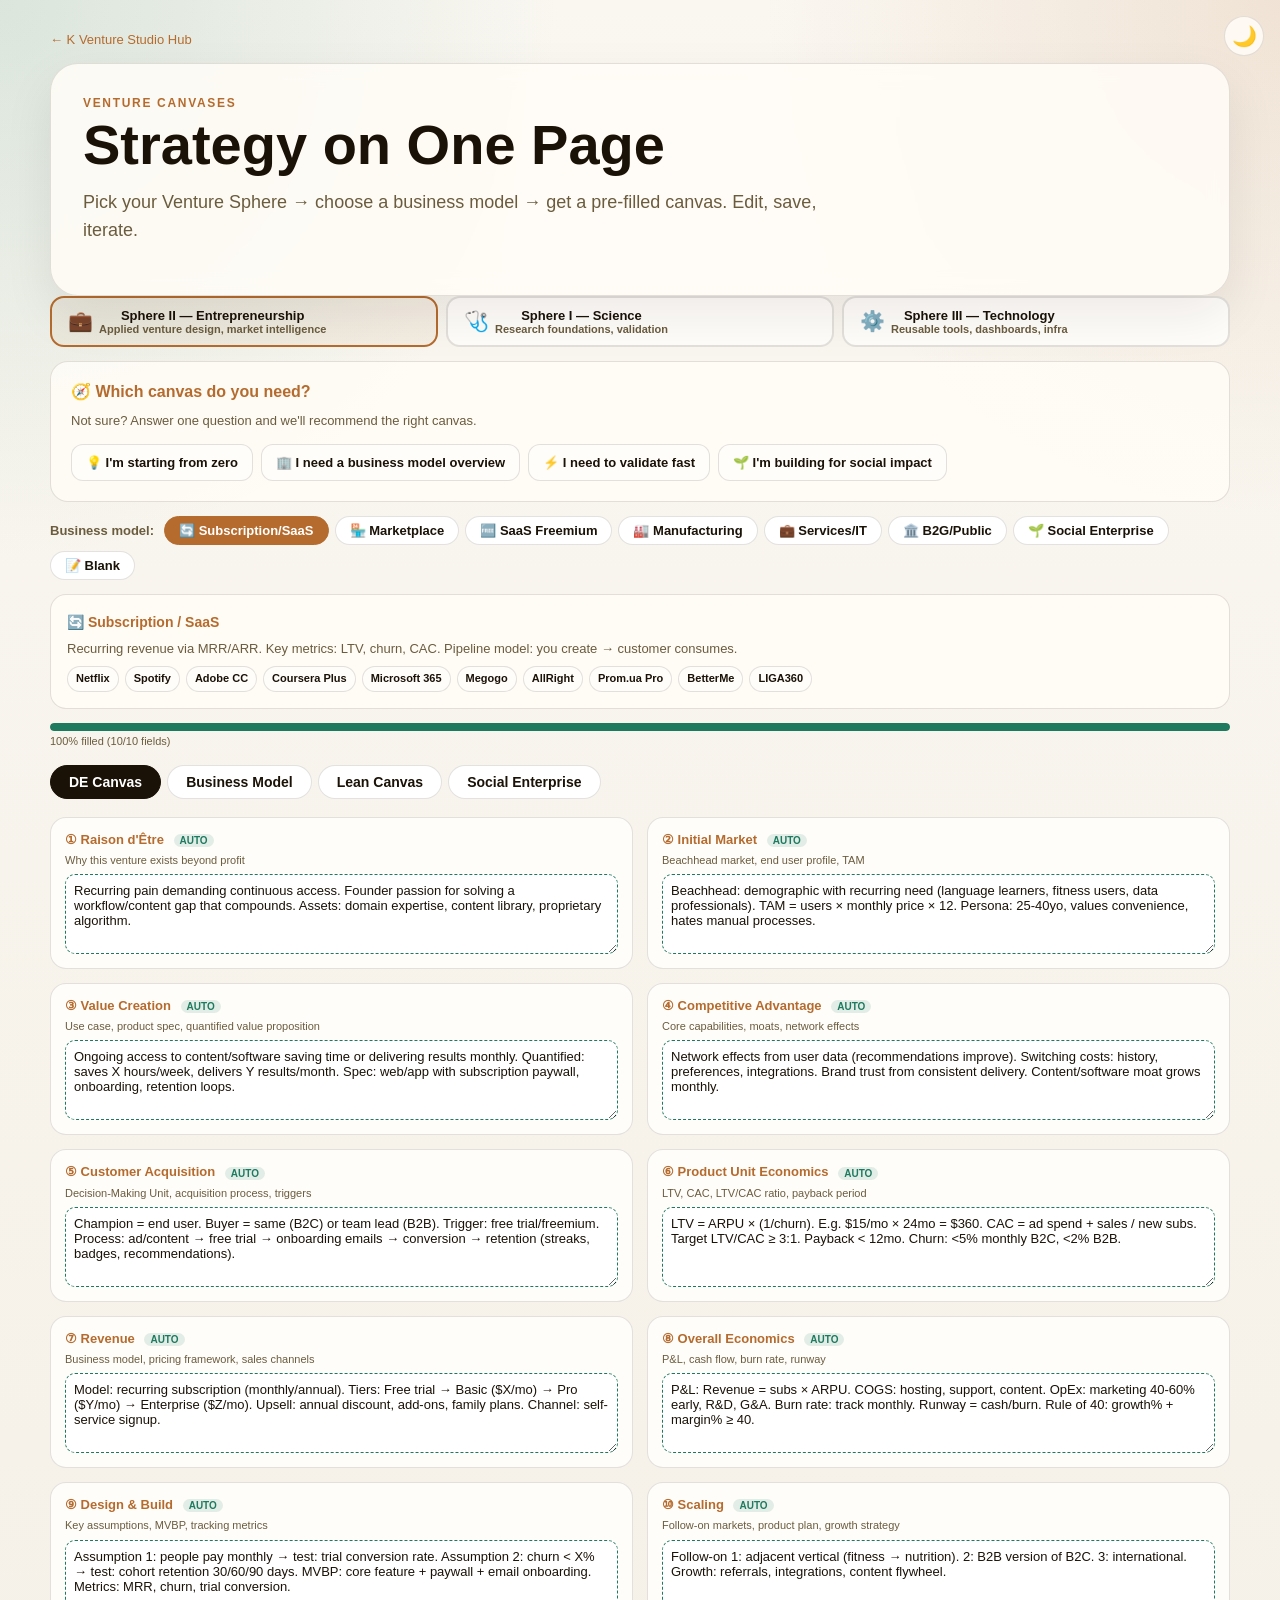
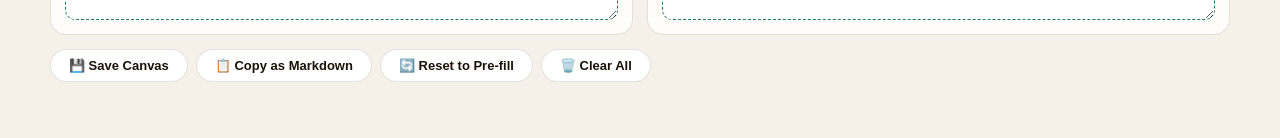
==== canvas.html @ 53f55881 "feat: add Venture Spheres, wizard, progress bar, clear button to canvas" ====
<!doctype html>
<html lang="en">
<head>
  <meta charset="utf-8">
  <meta name="viewport" content="width=device-width, initial-scale=1">
  <title>Canvases — K Venture Studio Hub</title>
  <link rel="stylesheet" href="./assets/css/venture-studio.css">
  <script src="./assets/js/canvas-presets.js"></script>
  <style>
    .breadcrumb{margin:0 0 16px;font-size:13px;color:var(--muted)}
    .breadcrumb a{color:var(--accent);text-decoration:none}
    .breadcrumb a:hover{text-decoration:underline}
    .tabbar{display:flex;gap:6px;flex-wrap:wrap;margin:18px 0 0;padding:0;list-style:none}
    .tabbar button{border:1px solid var(--line);border-radius:999px;padding:8px 18px;font-size:14px;cursor:pointer;background:var(--input-bg);color:var(--ink);transition:all .15s;font-weight:600}
    .tabbar button:hover{background:var(--ink);color:#fff}
    .tabbar button.active{background:var(--ink);color:#fff;border-color:var(--ink)}
    [data-theme="dark"] .tabbar button:hover{background:#2a1000;color:#fff;border-color:rgba(224,160,80,.5)}
    [data-theme="dark"] .tabbar button.active{background:#2a1000;color:#fff;border-color:rgba(224,160,80,.5)}
    .tab-panel{display:none;margin-top:18px}
    .tab-panel.active{display:block}
    .canvas-grid{display:grid;gap:14px}
    .canvas-grid.de{grid-template-columns:1fr 1fr}
    .canvas-grid.bmc{grid-template-columns:1fr 1fr 1fr 1fr 1fr}
    .canvas-grid.lean{grid-template-columns:1fr 1fr 1fr 1fr 1fr}
    .canvas-grid.social{grid-template-columns:1fr 1fr}
    .canvas-box{background:var(--card-bg);border:1px solid var(--line);border-radius:16px;padding:14px;display:flex;flex-direction:column;gap:6px;position:relative}
    .canvas-box h4{margin:0;font-size:13px;color:var(--accent);font-weight:700}
    .canvas-box .hint{font-size:11px;color:var(--muted);line-height:1.4;margin:0}
    .canvas-box textarea{width:100%;min-height:80px;border:1px solid var(--line);border-radius:10px;padding:8px;font-size:13px;font-family:inherit;background:var(--input-bg);color:var(--ink);resize:vertical;transition:border-color .15s}
    .canvas-box textarea:focus{outline:none;border-color:var(--accent)}
    [data-theme="dark"] .canvas-box textarea{background:#1c1608;color:#f0e4d0}
    .canvas-box.filled textarea{border-color:var(--science);border-style:dashed}
    .canvas-box.empty textarea{border-color:var(--line)}
    .biz-selector{display:flex;gap:6px;flex-wrap:wrap;margin:14px 0;align-items:center}
    .biz-selector strong{font-size:13px;color:var(--muted);margin-right:4px}
    .biz-btn{border:1px solid var(--line);border-radius:999px;padding:6px 14px;font-size:13px;cursor:pointer;background:var(--input-bg);color:var(--ink);transition:all .15s;font-weight:600}
    .biz-btn:hover{background:var(--ink);color:#fff}
    .biz-btn.active{background:var(--accent);color:#fff;border-color:var(--accent)}
    [data-theme="dark"] .biz-btn.active{background:#b56b2d;color:#fff;border-color:#b56b2d}
    .model-info{background:var(--panel);border:1px solid var(--line);border-radius:16px;padding:16px;margin-bottom:14px;font-size:13px;line-height:1.6}
    .model-info h4{margin:0 0 6px;font-size:14px;color:var(--accent)}
    .model-info p{margin:0;color:var(--muted)}
    .model-info .examples{margin-top:6px;display:flex;gap:6px;flex-wrap:wrap}
    .model-info .chip{font-size:11px;padding:3px 8px;border-radius:999px;background:var(--card-bg);border:1px solid var(--line);color:var(--ink)}
    .prefill-badge{display:inline-block;font-size:10px;font-weight:700;padding:1px 6px;border-radius:999px;background:rgba(30,122,94,.12);color:var(--science);margin-left:6px;vertical-align:middle}
    [data-theme="dark"] .prefill-badge{color:#3ecf94}
    .sphere-nav{display:flex;gap:8px;flex-wrap:wrap;margin-bottom:14px}
    .sphere-btn{border:2px solid var(--line);border-radius:14px;padding:10px 16px;font-size:13px;cursor:pointer;background:var(--card-bg);color:var(--ink);transition:all .15s;font-weight:600;display:flex;align-items:center;gap:6px;flex:1;min-width:200px}
    .sphere-btn:hover{border-color:var(--accent)}
    .sphere-btn.active{border-color:var(--accent);background:rgba(181,107,45,.06)}
    .sphere-btn .sphere-icon{font-size:20px}
    .sphere-btn .sphere-text{display:flex;flex-direction:column}
    .sphere-btn .sphere-title{font-weight:700;font-size:13px}
    .sphere-btn .sphere-sub{font-size:11px;color:var(--muted)}
    .progress-bar-wrap{background:var(--line);border-radius:999px;height:8px;margin:10px 0 0;overflow:hidden}
    .progress-bar-fill{height:100%;border-radius:999px;background:var(--science);transition:width .3s}
    .progress-label{font-size:11px;color:var(--muted);margin-top:4px}
    .wizard-card{background:var(--panel);border:1px solid var(--line);border-radius:18px;padding:20px;margin-bottom:14px}
    .wizard-card h3{margin:0 0 10px;font-size:16px;color:var(--accent)}
    .wizard-card p{margin:0 0 12px;font-size:13px;color:var(--muted);line-height:1.6}
    .wizard-options{display:flex;gap:8px;flex-wrap:wrap}
    .wizard-opt{border:1px solid var(--line);border-radius:12px;padding:10px 14px;font-size:13px;cursor:pointer;background:var(--card-bg);color:var(--ink);transition:all .15s;font-weight:600}
    .wizard-opt:hover{border-color:var(--accent);background:rgba(181,107,45,.06)}
    .wizard-opt.chosen{border-color:var(--accent);background:rgba(181,107,45,.1);color:var(--accent)}
    .save-row{display:flex;gap:8px;margin-top:14px;align-items:center;flex-wrap:wrap}
    .save-row button{border:1px solid var(--line);background:var(--input-bg);color:var(--ink);padding:8px 18px;border-radius:999px;font-weight:600;font-size:13px;cursor:pointer;transition:all .15s}
    .save-row button:hover{background:var(--ink);color:#fff}
    .save-row .saved-msg{font-size:12px;color:var(--science);opacity:0;transition:opacity .3s}
    .save-row .saved-msg.show{opacity:1}
    @media(max-width:768px){.canvas-grid.de,.canvas-grid.social{grid-template-columns:1fr}.canvas-grid.bmc,.canvas-grid.lean{grid-template-columns:1fr 1fr}.sphere-btn{min-width:140px}}
  </style>
</head>
<body>
  <button class="theme-toggle" id="themeToggle" aria-label="Toggle theme">🌙</button>
  <script>const t=localStorage.getItem("theme")||"light";document.documentElement.setAttribute("data-theme",t);document.getElementById("themeToggle").textContent=t==="dark"?"☀️":"🌙";</script>
  <main class="page">
    <div class="breadcrumb"><a href="./">← K Venture Studio Hub</a></div>
    <section class="hero">
      <p class="eyebrow">Venture Canvases</p>
      <h1>Strategy on One Page</h1>
      <p class="lede">Pick your Venture Sphere → choose a business model → get a pre-filled canvas. Edit, save, iterate.</p>
    </section>

    <!-- Venture Sphere Selector -->
    <div class="sphere-nav" id="sphereNav">
      <button class="sphere-btn active" data-sphere="entrepreneurship">
        <span class="sphere-icon">💼</span>
        <span class="sphere-text"><span class="sphere-title">Sphere II — Entrepreneurship</span><span class="sphere-sub">Applied venture design, market intelligence</span></span>
      </button>
      <button class="sphere-btn" data-sphere="science">
        <span class="sphere-icon">🩺</span>
        <span class="sphere-text"><span class="sphere-title">Sphere I — Science</span><span class="sphere-sub">Research foundations, validation</span></span>
      </button>
      <button class="sphere-btn" data-sphere="technology">
        <span class="sphere-icon">⚙️</span>
        <span class="sphere-text"><span class="sphere-title">Sphere III — Technology</span><span class="sphere-sub">Reusable tools, dashboards, infra</span></span>
      </button>
    </div>

    <!-- Wizard: which canvas? -->
    <div class="wizard-card" id="wizardCard">
      <h3>🧭 Which canvas do you need?</h3>
      <p id="wizardQuestion">Not sure? Answer one question and we'll recommend the right canvas.</p>
      <div class="wizard-options" id="wizardOptions">
        <button class="wizard-opt" data-recommend="de" data-reason="Full 10-step framework for a new venture from scratch">💡 I'm starting from zero</button>
        <button class="wizard-opt" data-recommend="bmc" data-reason="Classic 9-block overview of how your business works">🏢 I need a business model overview</button>
        <button class="wizard-opt" data-recommend="lean" data-reason="Problem-first, fast validation canvas for early-stage">⚡ I need to validate fast</button>
        <button class="wizard-opt" data-recommend="social" data-reason="Mission-driven canvas balancing impact + sustainability">🌱 I'm building for social impact</button>
      </div>
    </div>

    <!-- Business Model Selector -->
    <div class="biz-selector" id="bizSelector">
      <strong>Business model:</strong>
      <button class="biz-btn active" data-biz="subscription">🔄 Subscription/SaaS</button>
      <button class="biz-btn" data-biz="marketplace">🏪 Marketplace</button>
      <button class="biz-btn" data-biz="saas-freemium">🆓 SaaS Freemium</button>
      <button class="biz-btn" data-biz="manufacturing">🏭 Manufacturing</button>
      <button class="biz-btn" data-biz="services">💼 Services/IT</button>
      <button class="biz-btn" data-biz="b2g">🏛️ B2G/Public</button>
      <button class="biz-btn" data-biz="social">🌱 Social Enterprise</button>
      <button class="biz-btn" data-biz="generic">📝 Blank</button>
    </div>

    <div class="model-info" id="modelInfo"></div>

    <!-- Progress -->
    <div class="progress-bar-wrap"><div class="progress-bar-fill" id="progressFill" style="width:0%"></div></div>
    <div class="progress-label" id="progressLabel">0% filled</div>

    <div class="tabbar">
      <button class="active" data-tab="de">DE Canvas</button>
      <button data-tab="bmc">Business Model</button>
      <button data-tab="lean">Lean Canvas</button>
      <button data-tab="social">Social Enterprise</button>
    </div>

    <!-- DE Canvas -->
    <div class="tab-panel active" id="panel-de">
      <div class="canvas-grid de">
        <div class="canvas-box"><h4>① Raison d'Être <span class="prefill-badge">AUTO</span></h4><p class="hint">Why this venture exists beyond profit</p><textarea data-canvas="de" data-field="raison"></textarea></div>
        <div class="canvas-box"><h4>② Initial Market <span class="prefill-badge">AUTO</span></h4><p class="hint">Beachhead market, end user profile, TAM</p><textarea data-canvas="de" data-field="market"></textarea></div>
        <div class="canvas-box"><h4>③ Value Creation <span class="prefill-badge">AUTO</span></h4><p class="hint">Use case, product spec, quantified value proposition</p><textarea data-canvas="de" data-field="value"></textarea></div>
        <div class="canvas-box"><h4>④ Competitive Advantage <span class="prefill-badge">AUTO</span></h4><p class="hint">Core capabilities, moats, network effects</p><textarea data-canvas="de" data-field="advantage"></textarea></div>
        <div class="canvas-box"><h4>⑤ Customer Acquisition <span class="prefill-badge">AUTO</span></h4><p class="hint">Decision-Making Unit, acquisition process, triggers</p><textarea data-canvas="de" data-field="acquisition"></textarea></div>
        <div class="canvas-box"><h4>⑥ Product Unit Economics <span class="prefill-badge">AUTO</span></h4><p class="hint">LTV, CAC, LTV/CAC ratio, payback period</p><textarea data-canvas="de" data-field="unit-econ"></textarea></div>
        <div class="canvas-box"><h4>⑦ Revenue <span class="prefill-badge">AUTO</span></h4><p class="hint">Business model, pricing framework, sales channels</p><textarea data-canvas="de" data-field="revenue"></textarea></div>
        <div class="canvas-box"><h4>⑧ Overall Economics <span class="prefill-badge">AUTO</span></h4><p class="hint">P&L, cash flow, burn rate, runway</p><textarea data-canvas="de" data-field="overall-econ"></textarea></div>
        <div class="canvas-box"><h4>⑨ Design & Build <span class="prefill-badge">AUTO</span></h4><p class="hint">Key assumptions, MVBP, tracking metrics</p><textarea data-canvas="de" data-field="build"></textarea></div>
        <div class="canvas-box"><h4>⑩ Scaling <span class="prefill-badge">AUTO</span></h4><p class="hint">Follow-on markets, product plan, growth strategy</p><textarea data-canvas="de" data-field="scaling"></textarea></div>
      </div>
    </div>

    <!-- Business Model Canvas -->
    <div class="tab-panel" id="panel-bmc">
      <div class="canvas-grid bmc">
        <div class="canvas-box" style="grid-column:1;grid-row:1/3"><h4>Key Partners <span class="prefill-badge">AUTO</span></h4><p class="hint">Suppliers, partners, allies</p><textarea data-canvas="bmc" data-field="partners"></textarea></div>
        <div class="canvas-box"><h4>Key Activities <span class="prefill-badge">AUTO</span></h4><p class="hint">What you must do</p><textarea data-canvas="bmc" data-field="activities"></textarea></div>
        <div class="canvas-box" style="grid-column:3;grid-row:1/3"><h4>Value Proposition <span class="prefill-badge">AUTO</span></h4><p class="hint">What you offer uniquely</p><textarea data-canvas="bmc" data-field="proposition"></textarea></div>
        <div class="canvas-box"><h4>Customer Relationships <span class="prefill-badge">AUTO</span></h4><p class="hint">How you interact</p><textarea data-canvas="bmc" data-field="relationships"></textarea></div>
        <div class="canvas-box" style="grid-column:5;grid-row:1/3"><h4>Customer Segments <span class="prefill-badge">AUTO</span></h4><p class="hint">Who you serve</p><textarea data-canvas="bmc" data-field="segments"></textarea></div>
        <div class="canvas-box"><h4>Key Resources <span class="prefill-badge">AUTO</span></h4><p class="hint">Assets you need</p><textarea data-canvas="bmc" data-field="resources"></textarea></div>
        <div class="canvas-box"><h4>Channels <span class="prefill-badge">AUTO</span></h4><p class="hint">How you reach customers</p><textarea data-canvas="bmc" data-field="channels"></textarea></div>
        <div class="canvas-box"><h4>Cost Structure <span class="prefill-badge">AUTO</span></h4><p class="hint">Major costs</p><textarea data-canvas="bmc" data-field="costs"></textarea></div>
        <div class="canvas-box"><h4>Revenue Streams <span class="prefill-badge">AUTO</span></h4><p class="hint">How you earn</p><textarea data-canvas="bmc" data-field="revenue-streams"></textarea></div>
      </div>
    </div>

    <!-- Lean Canvas -->
    <div class="tab-panel" id="panel-lean">
      <div class="canvas-grid lean">
        <div class="canvas-box" style="grid-column:1;grid-row:1/3"><h4>Problem <span class="prefill-badge">AUTO</span></h4><p class="hint">Top 3 problems</p><textarea data-canvas="lean" data-field="problem"></textarea></div>
        <div class="canvas-box"><h4>Solution <span class="prefill-badge">AUTO</span></h4><p class="hint">Top 3 features</p><textarea data-canvas="lean" data-field="solution"></textarea></div>
        <div class="canvas-box" style="grid-column:3;grid-row:1/3"><h4>Unique Value Proposition <span class="prefill-badge">AUTO</span></h4><p class="hint">Why different & worth trying</p><textarea data-canvas="lean" data-field="uvp"></textarea></div>
        <div class="canvas-box"><h4>Unfair Advantage <span class="prefill-badge">AUTO</span></h4><p class="hint">Cannot be copied or bought</p><textarea data-canvas="lean" data-field="advantage"></textarea></div>
        <div class="canvas-box" style="grid-column:5;grid-row:1/3"><h4>Customer Segments <span class="prefill-badge">AUTO</span></h4><p class="hint">Target + early adopters</p><textarea data-canvas="lean" data-field="segments"></textarea></div>
        <div class="canvas-box"><h4>Key Metrics <span class="prefill-badge">AUTO</span></h4><p class="hint">AARRR metrics</p><textarea data-canvas="lean" data-field="metrics"></textarea></div>
        <div class="canvas-box"><h4>Channels <span class="prefill-badge">AUTO</span></h4><p class="hint">Paths to customers</p><textarea data-canvas="lean" data-field="channels"></textarea></div>
        <div class="canvas-box"><h4>Cost Structure <span class="prefill-badge">AUTO</span></h4><p class="hint">Fixed & variable costs</p><textarea data-canvas="lean" data-field="costs"></textarea></div>
        <div class="canvas-box"><h4>Revenue Streams <span class="prefill-badge">AUTO</span></h4><p class="hint">Revenue model, LTV, pricing</p><textarea data-canvas="lean" data-field="revenue"></textarea></div>
      </div>
    </div>

    <!-- Social Enterprise Canvas -->
    <div class="tab-panel" id="panel-social">
      <div class="canvas-grid social">
        <div class="canvas-box"><h4>1. Problem & System Context <span class="prefill-badge">AUTO</span></h4><p class="hint">Social/environmental problem & systemic conditions</p><textarea data-canvas="social" data-field="problem"></textarea></div>
        <div class="canvas-box"><h4>2. Beneficiaries & Stakeholders <span class="prefill-badge">AUTO</span></h4><p class="hint">Who is affected, partners, allies</p><textarea data-canvas="social" data-field="stakeholders"></textarea></div>
        <div class="canvas-box"><h4>3. Solution & Theory of Change <span class="prefill-badge">AUTO</span></h4><p class="hint">Actions → outputs → outcomes</p><textarea data-canvas="social" data-field="solution"></textarea></div>
        <div class="canvas-box"><h4>4. Organizational Structure <span class="prefill-badge">AUTO</span></h4><p class="hint">Nonprofit, for-profit, or hybrid</p><textarea data-canvas="social" data-field="structure"></textarea></div>
        <div class="canvas-box"><h4>5. Revenue & Funding Model <span class="prefill-badge">AUTO</span></h4><p class="hint">Sales, grants, impact investment</p><textarea data-canvas="social" data-field="funding"></textarea></div>
        <div class="canvas-box"><h4>6. Cost Structure & Key Resources <span class="prefill-badge">AUTO</span></h4><p class="hint">Critical costs and resources</p><textarea data-canvas="social" data-field="costs"></textarea></div>
        <div class="canvas-box"><h4>7. Key Activities & Delivery <span class="prefill-badge">AUTO</span></h4><p class="hint">Product, service, training, platform</p><textarea data-canvas="social" data-field="activities"></textarea></div>
        <div class="canvas-box"><h4>8. Channels & Relationships <span class="prefill-badge">AUTO</span></h4><p class="hint">Digital, community, agencies</p><textarea data-canvas="social" data-field="channels"></textarea></div>
        <div class="canvas-box"><h4>9. Partners & Ecosystem Fit <span class="prefill-badge">AUTO</span></h4><p class="hint">NGOs, government, accelerators</p><textarea data-canvas="social" data-field="partners"></textarea></div>
        <div class="canvas-box"><h4>10. Impact & Financial Sustainability <span class="prefill-badge">AUTO</span></h4><p class="hint">Mission advancement + financial health</p><textarea data-canvas="social" data-field="impact"></textarea></div>
      </div>
    </div>

    <div class="save-row">
      <button id="saveBtn">💾 Save Canvas</button>
      <button id="exportBtn">📋 Copy as Markdown</button>
      <button id="resetBtn">🔄 Reset to Pre-fill</button>
      <button id="clearBtn">🗑️ Clear All</button>
      <span class="saved-msg" id="savedMsg">Saved!</span>
    </div>
  </main>

  <script>
  (function(){
    document.getElementById("themeToggle").addEventListener("click",function(){
      const c=this.textContent==="🌙"?"dark":"light";
      document.documentElement.setAttribute("data-theme",c);localStorage.setItem("theme",c);
      this.textContent=c==="dark"?"☀️":"🌙";
    });

    // Tabs
    document.querySelectorAll(".tabbar button").forEach(btn=>{
      btn.addEventListener("click",function(){
        document.querySelectorAll(".tabbar button").forEach(b=>b.classList.remove("active"));
        document.querySelectorAll(".tab-panel").forEach(p=>p.classList.remove("active"));
        this.classList.add("active");
        document.getElementById("panel-"+this.dataset.tab).classList.add("active");
        updateProgress();
      });
    });

    // Sphere selector
    let currentSphere = localStorage.getItem("vs-canvas-sphere") || "entrepreneurship";
    document.querySelectorAll(".sphere-btn").forEach(btn=>{
      btn.addEventListener("click",function(){
        document.querySelectorAll(".sphere-btn").forEach(b=>b.classList.remove("active"));
        this.classList.add("active");
        currentSphere = this.dataset.sphere;
        localStorage.setItem("vs-canvas-sphere", currentSphere);
        // Auto-select best canvas tab for sphere
        const sphereTab = {science:"lean",entrepreneurship:"de",technology:"bmc"};
        const targetTab = sphereTab[currentSphere] || "de";
        document.querySelector('.tabbar button[data-tab="'+targetTab+'"]').click();
      });
    });
    document.querySelectorAll(".sphere-btn").forEach(b=>{
      b.classList.toggle("active", b.dataset.sphere === currentSphere);
    });

    // Wizard
    document.querySelectorAll(".wizard-opt").forEach(opt=>{
      opt.addEventListener("click",function(){
        document.querySelectorAll(".wizard-opt").forEach(o=>o.classList.remove("chosen"));
        this.classList.add("chosen");
        const tab = this.dataset.recommend;
        const reason = this.dataset.reason;
        document.querySelector('.tabbar button[data-tab="'+tab+'"]').click();
        document.getElementById("wizardQuestion").textContent = "✓ Recommended: " + reason;
      });
    });

    // Business model
    let currentBiz = localStorage.getItem("vs-canvas-biz") || "subscription";

    function updateModelInfo(key) {
      const p = CANVAS_PRESETS[key];
      if (!p) return;
      const info = document.getElementById("modelInfo");
      let html = '<h4>'+p.label+'</h4><p>'+p.desc+'</p>';
      if (p.examples && p.examples.length) {
        html += '<div class="examples">';
        p.examples.forEach(e => html += '<span class="chip">'+e+'</span>');
        html += '</div>';
      }
      info.innerHTML = html;
    }

    function applyPreset(key) {
      const p = CANVAS_PRESETS[key];
      if (!p) return;
      // Clear ALL textareas first
      document.querySelectorAll("textarea[data-canvas]").forEach(ta => ta.value = "");
      // Fill from preset
      ["de","bmc","lean"].forEach(canvas => {
        if (p[canvas]) {
          Object.keys(p[canvas]).forEach(field => {
            const ta = document.querySelector('textarea[data-canvas="'+canvas+'"][data-field="'+field+'"]');
            if (ta && p[canvas][field]) ta.value = p[canvas][field];
          });
        }
      });
      // Social canvas
      if (p.social) {
        Object.keys(p.social).forEach(field => {
          const ta = document.querySelector('textarea[data-canvas="social"][data-field="'+field+'"]');
          if (ta && p.social[field]) ta.value = p.social[field];
        });
      } else if (p.bmc) {
        const sm = {
          problem: "Social angle: " + (p.lean?.problem || ""),
          stakeholders: p.bmc?.segments || "",
          solution: p.bmc?.proposition || "",
          structure: "Hybrid: for-profit with social mission",
          funding: p.bmc?.["revenue-streams"] || "",
          costs: p.bmc?.costs || "",
          activities: p.bmc?.activities || "",
          channels: p.bmc?.channels || "",
          partners: p.bmc?.partners || "",
          impact: "Impact: " + (p.lean?.metrics || "beneficiary outcomes + financial sustainability")
        };
        Object.keys(sm).forEach(field => {
          const ta = document.querySelector('textarea[data-canvas="social"][data-field="'+field+'"]');
          if (ta && sm[field]) ta.value = sm[field];
        });
      }
      updateFilledState();
      updateProgress();
    }

    document.querySelectorAll(".biz-btn").forEach(btn=>{
      btn.addEventListener("click",function(){
        document.querySelectorAll(".biz-btn").forEach(b=>b.classList.remove("active"));
        this.classList.add("active");
        currentBiz = this.dataset.biz;
        localStorage.setItem("vs-canvas-biz", currentBiz);
        updateModelInfo(currentBiz);
        applyPreset(currentBiz);
      });
    });
    document.querySelectorAll(".biz-btn").forEach(b=>{
      b.classList.toggle("active", b.dataset.biz === currentBiz);
    });

    // Progress tracking
    function updateProgress() {
      const activeTab = document.querySelector(".tabbar button.active").dataset.tab;
      const panel = document.getElementById("panel-"+activeTab);
      const textareas = panel.querySelectorAll("textarea[data-canvas]");
      const filled = Array.from(textareas).filter(ta => ta.value.trim().length > 0).length;
      const total = textareas.length;
      const pct = total > 0 ? Math.round(filled/total*100) : 0;
      document.getElementById("progressFill").style.width = pct+"%";
      document.getElementById("progressLabel").textContent = pct+"% filled ("+filled+"/"+total+" fields)";
    }

    function updateFilledState() {
      document.querySelectorAll(".canvas-box").forEach(box => {
        const ta = box.querySelector("textarea");
        if (ta) {
          box.classList.toggle("filled", ta.value.trim().length > 0);
          box.classList.toggle("empty", ta.value.trim().length === 0);
        }
      });
    }

    // Listen for textarea changes
    document.querySelectorAll("textarea[data-canvas]").forEach(ta => {
      ta.addEventListener("input", function() {
        updateFilledState();
        updateProgress();
      });
    });

    // Save/Load
    const SAVE_KEY = "vs-canvas";
    function loadAll() {
      const data = JSON.parse(localStorage.getItem(SAVE_KEY) || "{}");
      document.querySelectorAll("textarea[data-canvas]").forEach(ta => {
        const k = ta.dataset.canvas + "." + ta.dataset.field;
        if (data[k]) ta.value = data[k];
      });
    }
    function saveAll() {
      const data = {};
      document.querySelectorAll("textarea[data-canvas]").forEach(ta => {
        const k = ta.dataset.canvas + "." + ta.dataset.field;
        if (ta.value.trim()) data[k] = ta.value;
      });
      localStorage.setItem(SAVE_KEY, JSON.stringify(data));
      const msg = document.getElementById("savedMsg"); msg.classList.add("show");
      setTimeout(() => msg.classList.remove("show"), 1500);
    }

    document.getElementById("saveBtn").addEventListener("click", saveAll);

    document.getElementById("exportBtn").addEventListener("click", function(){
      const activeTab = document.querySelector(".tabbar button.active").dataset.tab;
      const names = {de:"DE Canvas",bmc:"Business Model Canvas",lean:"Lean Canvas",social:"Social Enterprise Canvas"};
      let md = "# " + names[activeTab] + "\n\n";
      document.querySelectorAll("#panel-"+activeTab+" .canvas-box").forEach(box => {
        const h4 = box.querySelector("h4");
        const ta = box.querySelector("textarea");
        if (h4 && ta) md += "## " + h4.textContent.replace("AUTO","").trim() + "\n" + ta.value + "\n\n";
      });
      navigator.clipboard.writeText(md).then(() => {
        const msg = document.getElementById("savedMsg"); msg.textContent = "Copied!";
        msg.classList.add("show");
        setTimeout(() => { msg.textContent = "Saved!"; msg.classList.remove("show"); }, 1500);
      });
    });

    document.getElementById("resetBtn").addEventListener("click", function(){
      if (confirm("Reset all fields to pre-filled values for " + CANVAS_PRESETS[currentBiz].label + "?")) {
        localStorage.removeItem(SAVE_KEY);
        applyPreset(currentBiz);
      }
    });

    document.getElementById("clearBtn").addEventListener("click", function(){
      if (confirm("Clear ALL fields across ALL canvases? This cannot be undone.")) {
        document.querySelectorAll("textarea[data-canvas]").forEach(ta => ta.value = "");
        localStorage.removeItem(SAVE_KEY);
        updateFilledState();
        updateProgress();
      }
    });

    // Init
    const hasSavedData = localStorage.getItem(SAVE_KEY);
    if (hasSavedData) {
      loadAll();
      updateModelInfo(currentBiz);
    } else {
      updateModelInfo(currentBiz);
      applyPreset(currentBiz);
    }
    updateFilledState();
    updateProgress();
  })();
  </script>
</body>
</html>
---- assets/css/venture-studio.css ----
/* K Venture Studio Hub — warm amber/brown palette (default) */
:root{
  --bg:#f5f1e8;
  --panel:rgba(255,252,246,.88);
  --ink:#1a1207;
  --muted:#6b5c3e;
  --line:rgba(26,18,7,.12);
  --accent:#b56b2d;
  --accent-2:#1e7a5e;
  --science:#1e7a5e;
  --entrepreneurship:#b56b2d;
  --technology:#244f8f;
  --shadow:0 20px 50px rgba(26,18,7,.08);
  --card-bg:#fffdfa;
  --input-bg:#fff;
}
/* Dark theme */
[data-theme="dark"]{
  --bg:#14100a;
  --panel:rgba(28,22,12,.88);
  --ink:#f0e4d0;
  --muted:#b8a888;
  --line:rgba(232,220,200,.15);
  --accent:#e0a050;
  --accent-2:#3ecf94;
  --science:#3ecf94;
  --entrepreneurship:#e0a050;
  --technology:#6ea8f0;
  --shadow:0 20px 50px rgba(0,0,0,.4);
  --card-bg:#221c14;
  --input-bg:#1c1608;
}
*{box-sizing:border-box}
body{
  margin:0;
  color:var(--ink);
  background:
    radial-gradient(circle at top left,rgba(30,122,94,.14),transparent 26%),
    radial-gradient(circle at top right,rgba(181,107,45,.14),transparent 24%),
    linear-gradient(180deg,color-mix(in srgb,var(--bg) 0%,#faf7f1) 0%,var(--bg) 100%);
  font-family:"Segoe UI","Inter",sans-serif;
  transition:background .3s,color .3s;
}
[data-theme="dark"] body{
  background:
    radial-gradient(circle at top left,rgba(62,207,148,.06),transparent 26%),
    radial-gradient(circle at top right,rgba(224,160,80,.08),transparent 24%),
    linear-gradient(180deg,#0a0804 0%,var(--bg) 100%);
}
.page{width:min(1180px,calc(100vw - 32px));margin:0 auto;padding:32px 0 56px}
.hero,.panel-section{background:var(--panel);backdrop-filter:blur(10px);border:1px solid var(--line);border-radius:28px;box-shadow:var(--shadow)}
.hero{padding:32px}
.panel-section{padding:28px;margin-top:18px}
.panel-section h2{margin:0 0 14px;font-size:22px}
.eyebrow{margin:0 0 8px;text-transform:uppercase;letter-spacing:.14em;font-size:12px;color:var(--accent);font-weight:700}
.hero h1{margin:0;font-size:clamp(34px,5vw,56px);line-height:.95}
.lede{max-width:760px;color:var(--muted);font-size:18px;line-height:1.55}
.hero-links{display:flex;gap:12px;flex-wrap:wrap;margin-top:24px}
.hero-links a,.link-pill{text-decoration:none;border:1px solid var(--line);color:var(--ink);background:var(--input-bg);padding:10px 14px;border-radius:999px;font-weight:600;font-size:14px;transition:all .15s}
.hero-links a:hover,.link-pill:hover{background:var(--ink);color:#fff}
.breadcrumb{margin:0 0 16px;font-size:13px;color:var(--muted)}
.breadcrumb a{color:var(--accent);text-decoration:none}
.breadcrumb a:hover{text-decoration:underline}
.md-content{background:var(--panel);backdrop-filter:blur(10px);border:1px solid var(--line);border-radius:28px;box-shadow:var(--shadow);padding:36px 40px;max-width:860px}
.md-content h1{font-size:clamp(1.8rem,4vw,2.6rem);margin:0 0 16px;border-bottom:2px solid var(--line);padding-bottom:12px}
.md-content h2{font-size:1.5rem;margin:32px 0 12px;color:var(--ink)}
.md-content h3{font-size:1.15rem;margin:24px 0 8px;color:var(--muted)}
.md-content p{line-height:1.7;margin:0 0 12px}
.md-content ul,.md-content ol{padding-left:24px;margin:0 0 12px}
.md-content li{line-height:1.6;margin:4px 0}
.md-content blockquote{border-left:3px solid var(--accent);margin:16px 0;padding:8px 16px;background:rgba(30,122,94,.06);border-radius:0 12px 12px 0;font-style:italic;color:var(--muted)}
.md-content code{background:rgba(19,33,28,.08);padding:2px 6px;border-radius:4px;font-size:.88em;font-family:"Cascadia Code",Fira Code,monospace}
.md-content pre{background:rgba(19,33,28,.06);border:1px solid var(--line);border-radius:12px;padding:16px;overflow-x:auto;margin:12px 0}
.md-content pre code{background:none;padding:0;font-size:.82em;line-height:1.5}
.md-content table{width:100%;border-collapse:collapse;margin:12px 0;font-size:.88em}
.md-content th,.md-content td{border:1px solid var(--line);padding:8px 12px;text-align:left}
.md-content th{background:rgba(19,33,28,.05);font-weight:600}
.md-content tr:hover{background:rgba(19,33,28,.03)}
.md-content hr{border:none;border-top:1px solid var(--line);margin:24px 0}
.md-content details{border:1px solid var(--line);border-radius:12px;padding:12px 16px;margin:12px 0;background:rgba(255,255,255,.6)}
.md-content summary{cursor:pointer;font-weight:600;color:var(--muted);user-select:none}
.md-content details[open] summary{margin-bottom:8px;padding-bottom:8px;border-bottom:1px solid var(--line)}
.md-content a{color:var(--technology);text-decoration:none}
.md-content a:hover{text-decoration:underline}
.md-content.sphere-S blockquote{border-left-color:var(--science);background:rgba(30,122,94,.06)}
.md-content.sphere-E blockquote{border-left-color:var(--entrepreneurship);background:rgba(181,107,45,.06)}
.md-content.sphere-T blockquote{border-left-color:var(--technology);background:rgba(36,79,143,.06)}
.quest-layout{display:grid;grid-template-columns:240px 1fr;gap:24px}
.quest-nav{background:var(--panel);backdrop-filter:blur(10px);border:1px solid var(--line);border-radius:28px;box-shadow:var(--shadow);padding:20px 16px;position:sticky;top:24px;max-height:calc(100vh - 48px);overflow-y:auto}
.quest-nav h2{font-size:1rem;margin:0 0 12px}
.quest-nav h3{font-size:.82rem;margin:10px 0 4px}
.quest-nav a{display:block;color:var(--muted);font-size:.78rem;padding:3px 0 3px 12px;text-decoration:none;border-left:2px solid transparent;transition:all .15s}
.quest-nav a:hover,.quest-nav a.active{color:var(--ink);border-left-color:var(--technology)}
.quest-nav .nav-S a:hover,.quest-nav .nav-S a.active{border-left-color:var(--science)}
.quest-nav .nav-E a:hover,.quest-nav .nav-E a.active{border-left-color:var(--entrepreneurship)}
.quest-nav .nav-T a:hover,.quest-nav .nav-T a.active{border-left-color:var(--technology)}
.back-link{display:inline-block;color:var(--muted);font-size:.8rem;margin-bottom:12px;text-decoration:none}
.back-link:hover{color:var(--ink)}
.stats-row{display:grid;grid-template-columns:repeat(auto-fit,minmax(140px,1fr));gap:12px;margin:18px 0}
.stat-card{background:var(--panel);border:1px solid var(--line);border-radius:22px;padding:18px;box-shadow:var(--shadow)}
.stat-card.science{border-color:rgba(30,122,94,.2)}
.stat-card.entrepreneurship{border-color:rgba(181,107,45,.2)}
.stat-card.technology{border-color:rgba(36,79,143,.2)}
.stat-value{font-size:30px;font-weight:700}
.stat-label{margin-top:6px;color:var(--muted);font-size:14px}
/* Direction cards */
.direction-card{background:var(--card-bg);border:1px solid var(--line);border-radius:22px;padding:18px;display:flex;flex-direction:column;gap:10px}
.direction-card.active{border-color:var(--accent);box-shadow:0 0 0 2px rgba(30,122,94,.15)}
.direction-topline{display:flex;gap:8px;flex-wrap:wrap;align-items:center}
.chip{border-radius:999px;padding:4px 10px;font-size:12px;font-weight:700}
.chip-s{background:rgba(30,122,94,.12);color:var(--science)}
.chip-e{background:rgba(181,107,45,.14);color:var(--entrepreneurship)}
.chip-t{background:rgba(36,79,143,.12);color:var(--technology)}
.chip-bridge{background:rgba(101,63,153,.1);color:#653f99}
.chip.subtle{background:var(--line);color:var(--muted)}
.direction-card h3{margin:0;font-size:18px}
.direction-card p{margin:0;color:var(--muted);font-size:14px;line-height:1.5}
.card-meta{font-size:13px;color:var(--muted)}
.card-meta a{color:var(--technology);text-decoration:none}
.card-meta a:hover{text-decoration:underline}
.direction-card details{border:1px solid var(--line);border-radius:12px;padding:8px 12px;font-size:13px;background:var(--card-bg)}
.direction-card summary{cursor:pointer;font-weight:600;color:var(--muted);font-size:13px;user-select:none}
.direction-card details[open] summary{margin-bottom:4px;padding-bottom:4px;border-bottom:1px solid var(--line)}
.direction-card ul{margin:4px 0 0;padding-left:18px;color:var(--ink);font-size:13px}
.direction-card li{margin:2px 0;line-height:1.4}
.direction-card li a{color:var(--technology);text-decoration:none}
.direction-card li a:hover{text-decoration:underline}
.resource-list{list-style:none;padding:0!important;margin:4px 0 0!important}
.resource-list li{padding:3px 0}
.resource-list li::before{content:"→ ";color:var(--accent)}
.card-actions{display:flex;gap:8px;flex-wrap:wrap;margin-top:auto;padding-top:8px}
.card-actions button,.card-actions a{text-decoration:none;border:1px solid var(--line);color:var(--ink);background:var(--input-bg);padding:8px 14px;border-radius:999px;font-weight:600;font-size:13px;cursor:pointer;transition:all .15s}
.card-actions button:hover,.card-actions a:hover{background:var(--ink);color:#fff}

/* Mission Lab */
.mission-header{display:flex;justify-content:space-between;align-items:flex-start;gap:16px;margin-bottom:16px;flex-wrap:wrap}
.mission-header .eyebrow{margin:0 0 4px}
.mission-header h3{margin:0;font-size:20px}
.mission-header p{margin:4px 0 0;color:var(--muted);font-size:14px}
.mission-progress{min-width:140px;text-align:right}
.progress-bar{height:8px;background:rgba(19,33,28,.08);border-radius:999px;overflow:hidden}
.progress-fill{height:100%;background:var(--accent);border-radius:999px;transition:width .3s}
.progress-copy{margin:4px 0 0;font-size:13px;color:var(--muted)}
.mission-grid{display:grid;grid-template-columns:1fr 1fr;gap:14px}
.mission-section{background:var(--card-bg);border:1px solid var(--line);border-radius:16px;padding:14px}
.mission-section.full-span{grid-column:1/-1}
.mission-section h3{margin:0 0 8px;font-size:15px}
.pill-row{display:flex;gap:6px;flex-wrap:wrap}
.pill-button{border:1px solid var(--line);background:var(--input-bg);color:var(--ink);padding:6px 12px;border-radius:999px;font-size:13px;cursor:pointer;transition:all .15s}
.pill-button.active{background:var(--ink);color:#fff;border-color:var(--ink)}
.pill-button:hover{border-color:var(--accent)}
.checklist{display:flex;flex-direction:column;gap:6px}
.check-item{display:flex;gap:8px;align-items:flex-start;font-size:14px;cursor:pointer}
.check-item input[type="checkbox"]{margin-top:3px;accent-color:var(--accent)}
.check-copy{color:var(--ink);line-height:1.4}
.twist-card{background:rgba(30,122,94,.06);border:1px solid rgba(30,122,94,.15);border-radius:12px;padding:12px;font-style:italic;color:var(--muted);font-size:14px;line-height:1.5}
[data-theme="dark"] .twist-card{background:rgba(62,207,148,.08);border-color:rgba(62,207,148,.2)}
.mission-notes{width:100%;min-height:80px;border:1px solid var(--line);border-radius:12px;padding:10px;font-size:14px;font-family:inherit;background:var(--input-bg);color:var(--ink);resize:vertical}
.mission-notes:focus{outline:none;border-color:var(--accent)}
.mission-actions{display:flex;gap:8px;flex-wrap:wrap;margin-top:14px}
.mission-actions button{border:1px solid var(--line);background:var(--input-bg);color:var(--ink);padding:8px 14px;border-radius:999px;font-size:13px;font-weight:600;cursor:pointer;transition:all .15s}
.mission-actions button:hover{background:var(--ink);color:#fff}

/* Race Simulator */
.horse-option{display:inline-flex;align-items:center;gap:6px;border:1px solid var(--line);background:var(--input-bg);color:var(--ink);padding:8px 14px;border-radius:999px;font-size:13px;font-weight:600;cursor:pointer;transition:all .15s}
.horse-option.active{background:var(--ink);color:#fff;border-color:var(--ink)}
.horse-dot{display:inline-block;width:12px;height:12px;border-radius:50%}
.horse-blue{background:#4f7cff}
.horse-gold{background:#f59e0b}
.horse-green{background:#1e7a5e}
.horse-coral{background:#ef6461}
.horse-purple{background:#8b5cf6}
.horse-amber{background:#d97706}
.horse-teal{background:#14b8a6}
.horse-rose{background:#f43f5e}
.horse-mint{background:#6ee7b7}
.horse-sun{background:#fbbf24}
.horse-indigo{background:#6366f1}
.horse-scarlet{background:#dc2626}
.track-row{display:flex;align-items:center;gap:10px;margin:6px 0}
.track-label{min-width:80px;font-size:13px;font-weight:600;display:flex;align-items:center;gap:6px}
.track{flex:1;height:20px;background:rgba(19,33,28,.06);border-radius:999px;overflow:hidden}
.runner{height:100%;border-radius:999px;transition:width .6s ease;width:0}

/* Dark mode form elements */
[data-theme="dark"] select,[data-theme="dark"] input,[data-theme="dark"] textarea{
  background:#221c14;color:#f0e4d0;border:1px solid var(--line);
}
[data-theme="dark"] select option{background:#221c14;color:#f0e4d0}
[data-theme="dark"] .hero-links a:hover,[data-theme="dark"] .link-pill:hover,[data-theme="dark"] .card-actions button:hover,[data-theme="dark"] .card-actions a:hover,[data-theme="dark"] .mission-actions button:hover,[data-theme="dark"] .pill-button.active,[data-theme="dark"] .theme-toggle:hover{background:#2a1000;color:#fff;border-color:rgba(224,160,80,.5)}

/* Theme toggle */
.theme-toggle{position:fixed;top:16px;right:16px;z-index:100;width:40px;height:40px;border-radius:50%;border:1px solid var(--line);background:var(--panel);color:var(--ink);font-size:20px;cursor:pointer;display:flex;align-items:center;justify-content:center;transition:all .2s;backdrop-filter:blur(8px)}
.theme-toggle:hover{background:var(--ink);color:var(--bg)}

/* Sphere grid (Venture Studio specific) */
.sphere-grid{display:grid;grid-template-columns:repeat(auto-fill,minmax(280px,1fr));gap:16px}
.sphere-card{background:var(--card-bg);border:1px solid var(--line);border-radius:22px;padding:22px;display:flex;flex-direction:column;gap:8px}
.sphere-card h3{margin:0 0 4px;font-size:18px}
.sphere-card p{margin:0 0 12px;color:var(--muted);font-size:14px;line-height:1.6}
.sphere-s{border-left:4px solid var(--science)}
.sphere-e{border-left:4px solid var(--entrepreneurship)}
.sphere-t{border-left:4px solid var(--technology)}
.card-links{display:flex;gap:8px;flex-wrap:wrap;margin-top:auto;padding-top:4px}
.venture-list{list-style:none;padding:0!important;margin:0 0 10px!important;font-size:13px;color:var(--muted)}
.venture-list li{padding:3px 0}
.venture-list li::before{content:"→ ";color:var(--accent)}

/* Mobile */
@media(max-width:768px){
  .quest-layout{grid-template-columns:1fr}
  .quest-nav{position:static;max-height:none}
  .md-content{padding:20px}
  .mission-grid{grid-template-columns:1fr}
  .mission-header{flex-direction:column}
}
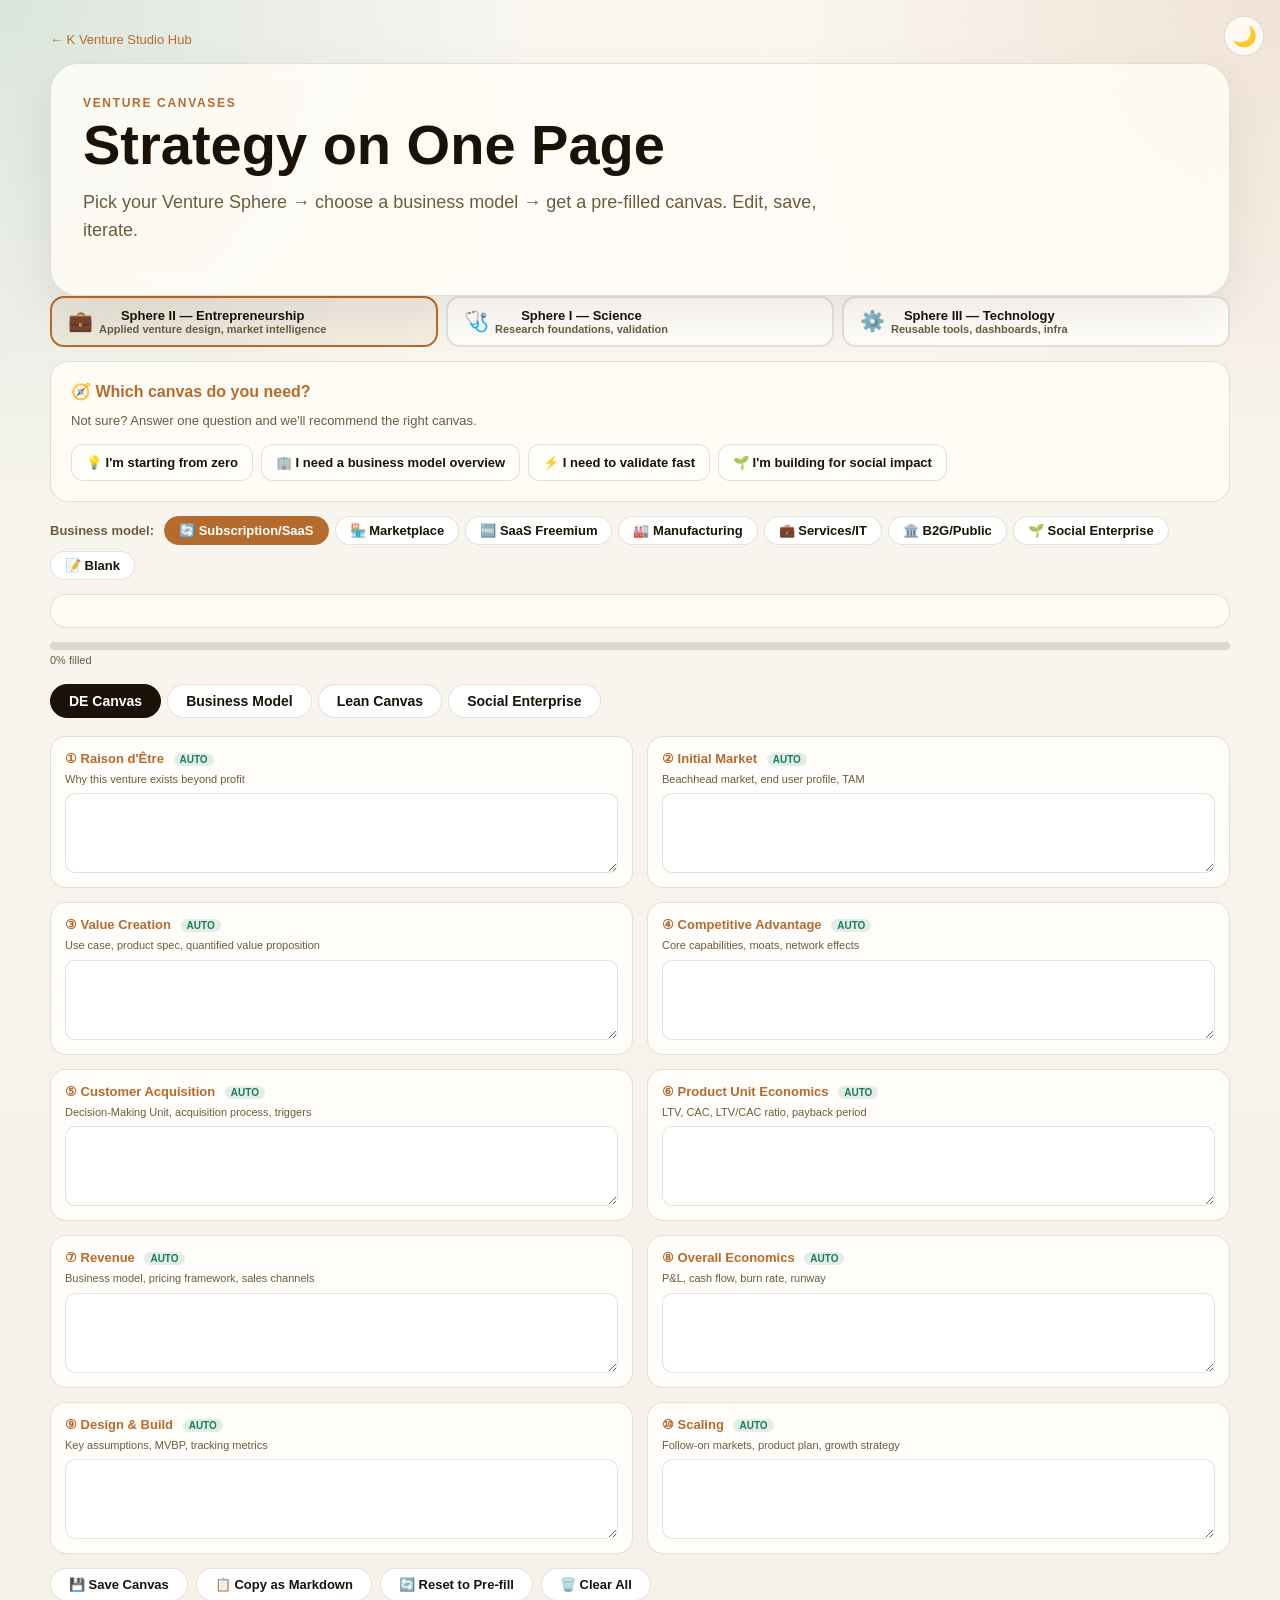
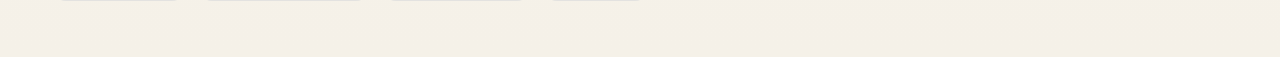
==== commit 2b43b8f1: "feat: sphere lens - highlights relevant fields across all canvases instead of switching tabs" ====
--- a/canvas.html
+++ b/canvas.html
@@ -31,6 +31,15 @@
     [data-theme="dark"] .canvas-box textarea{background:#1c1608;color:#f0e4d0}
     .canvas-box.filled textarea{border-color:var(--science);border-style:dashed}
     .canvas-box.empty textarea{border-color:var(--line)}
+    .canvas-box.lens-highlight{border:2px solid var(--accent);box-shadow:0 0 0 3px rgba(181,107,45,.12)}
+    .canvas-box.lens-highlight h4::after{content:" ★";color:var(--accent);font-size:11px}
+    .canvas-box .lens-hint{font-size:10px;font-weight:700;padding:2px 6px;border-radius:999px;margin-top:2px;display:inline-block}
+    .lens-hint.science{background:rgba(30,122,94,.1);color:var(--science)}
+    .lens-hint.entrepreneurship{background:rgba(181,107,45,.1);color:var(--entrepreneurship)}
+    .lens-hint.technology{background:rgba(59,130,246,.1);color:#3b82f6}
+    [data-theme="dark"] .lens-hint.science{color:#3ecf94}
+    [data-theme="dark"] .lens-hint.entrepreneurship{color:#e0a050}
+    [data-theme="dark"] .lens-hint.technology{color:#60a5fa}
     .biz-selector{display:flex;gap:6px;flex-wrap:wrap;margin:14px 0;align-items:center}
     .biz-selector strong{font-size:13px;color:var(--muted);margin-right:4px}
     .biz-btn{border:1px solid var(--line);border-radius:999px;padding:6px 14px;font-size:13px;cursor:pointer;background:var(--input-bg);color:var(--ink);transition:all .15s;font-weight:600}
@@ -225,18 +234,97 @@
       });
     });
 
-    // Sphere selector
+    // Sphere = lens: highlights relevant fields in ALL canvases
     let currentSphere = localStorage.getItem("vs-canvas-sphere") || "entrepreneurship";
+
+    const SPHERE_LENS = {
+      science: {
+        label: "🩺 Research Lens",
+        desc: "Highlights validation, measurement, hypothesis fields",
+        fields: {
+          de: ["market","value","advantage","unit-econ","build"],
+          bmc: ["activities","resources","costs"],
+          lean: ["problem","metrics","advantage"],
+          social: ["problem","solution","impact"]
+        },
+        hints: {
+          de: {market:"Research: define TAM with data, not guesses",value:"Research: quantify with experiment, not opinion",advantage:"Research: what evidence proves your moat?","unit-econ":"Research: validate LTV/CAC with cohort data",build:"Research: list falsifiable assumptions + test plan"},
+          bmc: {activities:"Research: what experiments must you run?",resources:"Research: what data/assets do you need?",costs:"Research: cost of validation vs cost of being wrong"},
+          lean: {problem:"Research: is this a real problem? Interview 50+",metrics:"Research: leading indicators before lagging",advantage:"Research: proprietary data or insight from research?"},
+          social: {problem:"Research: root cause analysis, not symptoms",solution:"Research: evidence-based intervention design",impact:"Research: M&E framework, theory of change metrics"}
+        }
+      },
+      entrepreneurship: {
+        label: "💼 Venture Lens",
+        desc: "Highlights market, customers, revenue, scaling fields",
+        fields: {
+          de: ["raison","market","acquisition","revenue","overall-econ","scaling"],
+          bmc: ["proposition","relationships","segments","channels","revenue-streams"],
+          lean: ["uvp","segments","channels","revenue"],
+          social: ["stakeholders","funding","partners"]
+        },
+        hints: {
+          de: {raison:"Venture: why will customers pay you?",market:"Venture: who has budget + urgency?",acquisition:"Venture: how do you reach buyers affordably?",revenue:"Venture: pricing model = business model","overall-econ":"Venture: is this fundable? Rule of 40",scaling:"Venture: follow-on markets for growth"},
+          bmc: {proposition:"Venture: what makes customers switch?",relationships:"Venture: self-serve or sales-led?",segments:"Venture: beachhead first, then expand",channels:"Venture: CAC-efficient distribution",revenue-streams:"Venture: recurring > one-time"},
+          lean: {uvp:"Venture: 10-word pitch that converts",segments:"Venture: early adopters ≠ mainstream",channels:"Venture: free channels first, paid later",revenue:"Venture: price = signal of value"},
+          social: {stakeholders:"Venture: who pays vs who benefits?",funding:"Venture: earned revenue > grants for sustainability",partners:"Venture: distribution through partners"}
+        }
+      },
+      technology: {
+        label: "⚙️ Tech Lens",
+        desc: "Highlights infrastructure, build, resources, scale fields",
+        fields: {
+          de: ["value","advantage","build","scaling"],
+          bmc: ["partners","activities","resources","costs"],
+          lean: ["solution","advantage","metrics"],
+          social: ["structure","costs","activities","channels"]
+        },
+        hints: {
+          de: {value:"Tech: build vs buy vs partner decision",advantage:"Tech: tech moat = proprietary data/algo/infra",build:"Tech: MVBP = minimal viable beautiful product",scaling:"Tech: architecture for 10x scale"},
+          bmc: {partners:"Tech: APIs, integrations, cloud providers",activities:"Tech: CI/CD, monitoring, security, reliability",resources:"Tech: infra, codebase, dev team, IP",costs:"Tech: hosting scales with users, optimize COGS"},
+          lean: {solution:"Tech: what's the simplest technical solution?",advantage:"Tech: network effects, data flywheel, switching costs",metrics:"Tech: uptime, latency, error rate, deploy frequency"},
+          social: {structure:"Tech: open-source model for social impact?",costs:"Tech: cloud-native = lower fixed costs",activities:"Tech: automate delivery, self-service platform",channels:"Tech: API-first, embeddable widgets, integrations"}
+        }
+      }
+    };
+
+    function applySphereLens(sphere) {
+      // Remove all highlights first
+      document.querySelectorAll(".canvas-box").forEach(box => {
+        box.classList.remove("lens-highlight");
+        const oldHint = box.querySelector(".lens-hint");
+        if (oldHint) oldHint.remove();
+      });
+      const lens = SPHERE_LENS[sphere];
+      if (!lens) return;
+      // Apply highlights across ALL canvases
+      ["de","bmc","lean","social"].forEach(canvas => {
+        const fields = lens.fields[canvas] || [];
+        const hints = lens.hints[canvas] || {};
+        fields.forEach(field => {
+          const ta = document.querySelector('textarea[data-canvas="'+canvas+'"][data-field="'+field+'"]');
+          if (!ta) return;
+          const box = ta.closest(".canvas-box");
+          if (box) {
+            box.classList.add("lens-highlight");
+            if (hints[field]) {
+              const badge = document.createElement("span");
+              badge.className = "lens-hint "+sphere;
+              badge.textContent = hints[field];
+              box.appendChild(badge);
+            }
+          }
+        });
+      });
+    }
+
     document.querySelectorAll(".sphere-btn").forEach(btn=>{
       btn.addEventListener("click",function(){
         document.querySelectorAll(".sphere-btn").forEach(b=>b.classList.remove("active"));
         this.classList.add("active");
         currentSphere = this.dataset.sphere;
         localStorage.setItem("vs-canvas-sphere", currentSphere);
-        // Auto-select best canvas tab for sphere
-        const sphereTab = {science:"lean",entrepreneurship:"de",technology:"bmc"};
-        const targetTab = sphereTab[currentSphere] || "de";
-        document.querySelector('.tabbar button[data-tab="'+targetTab+'"]').click();
+        applySphereLens(currentSphere);
       });
     });
     document.querySelectorAll(".sphere-btn").forEach(b=>{
@@ -422,6 +510,7 @@
     }
     updateFilledState();
     updateProgress();
+    applySphereLens(currentSphere);
   })();
   </script>
 </body>
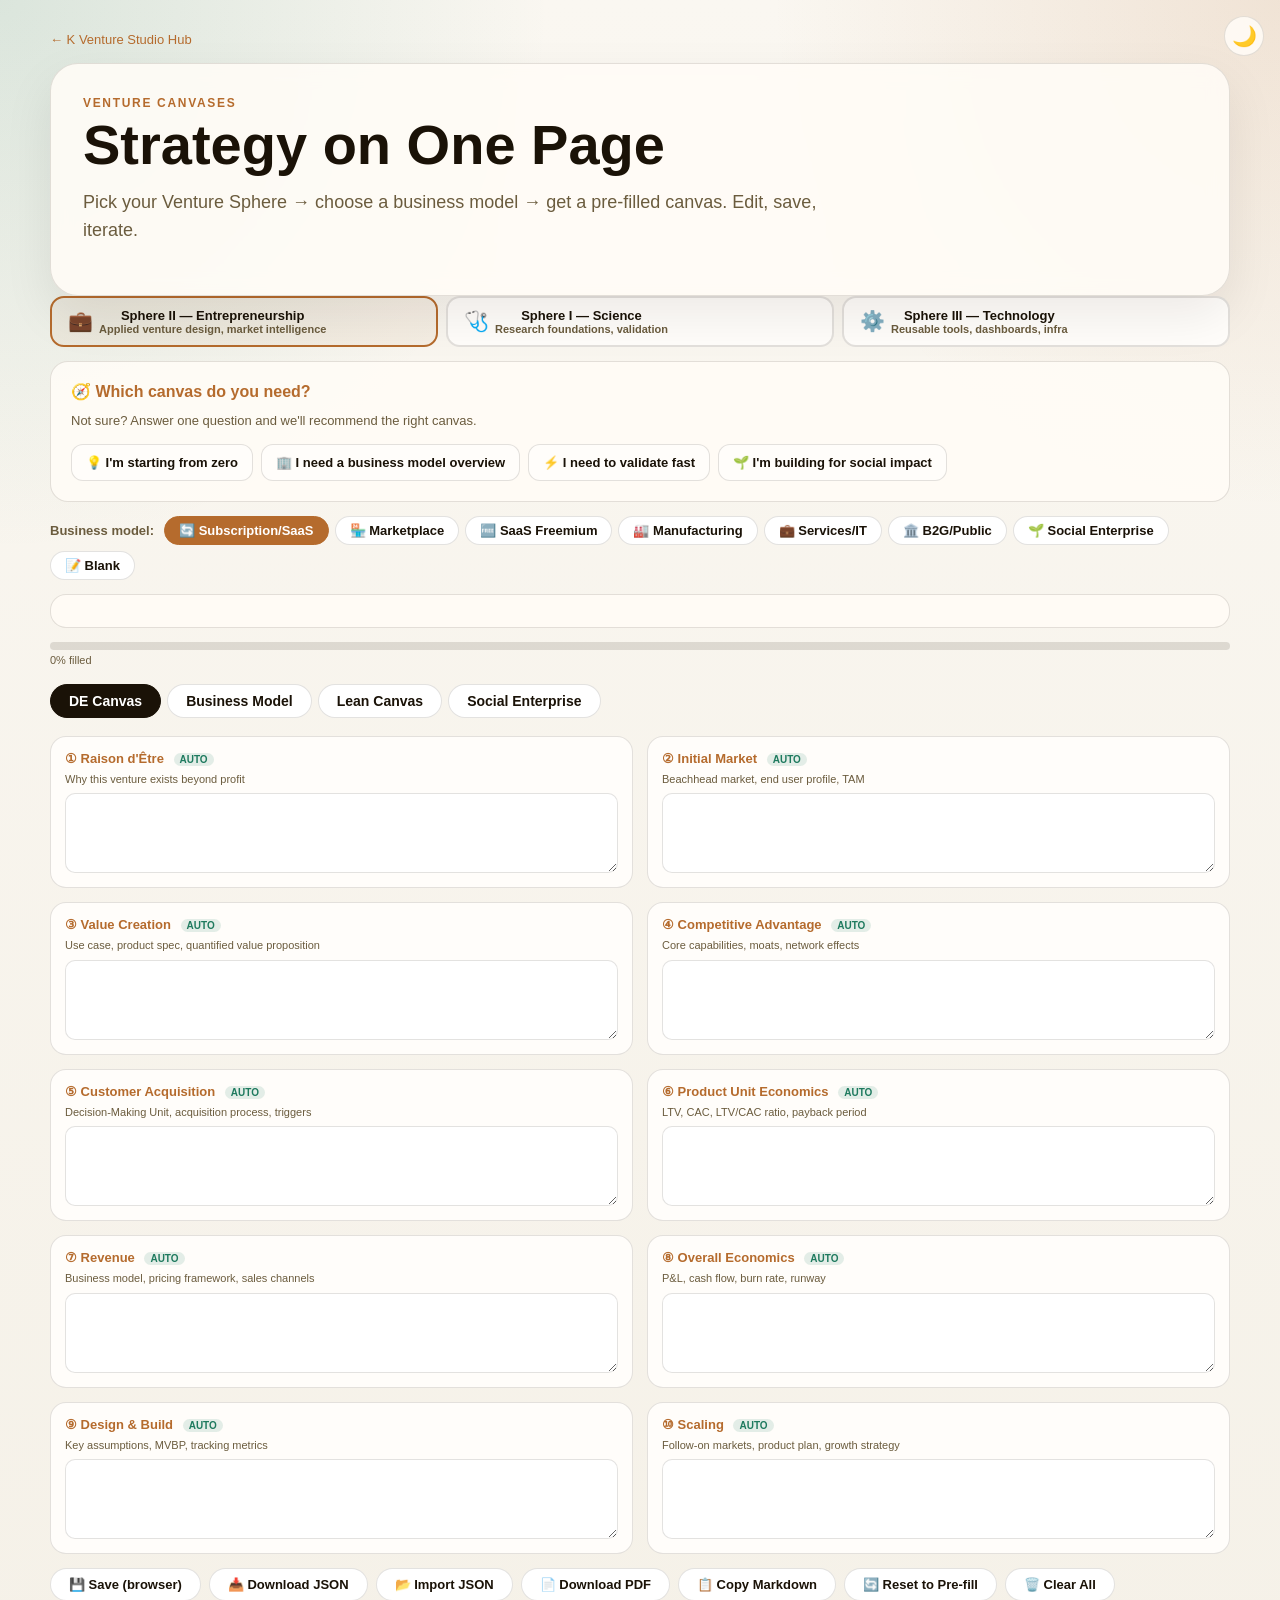
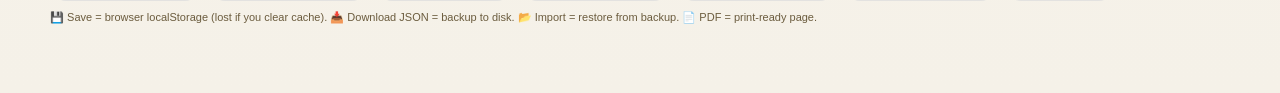
==== commit 93f4c6ae: "feat: add JSON backup, import, PDF export to canvas" ====
--- a/canvas.html
+++ b/canvas.html
@@ -207,12 +207,17 @@
     </div>
 
     <div class="save-row">
-      <button id="saveBtn">💾 Save Canvas</button>
-      <button id="exportBtn">📋 Copy as Markdown</button>
+      <button id="saveBtn">💾 Save (browser)</button>
+      <button id="downloadJson">📥 Download JSON</button>
+      <button id="importJson">📂 Import JSON</button>
+      <button id="exportPdf">📄 Download PDF</button>
+      <button id="exportBtn">📋 Copy Markdown</button>
       <button id="resetBtn">🔄 Reset to Pre-fill</button>
       <button id="clearBtn">🗑️ Clear All</button>
       <span class="saved-msg" id="savedMsg">Saved!</span>
-    </div>
+      <input type="file" id="fileInput" accept=".json" style="display:none">
+    </div>
+    <p style="font-size:11px;color:var(--muted);margin-top:8px;line-height:1.5">💾 Save = browser localStorage (lost if you clear cache). 📥 Download JSON = backup to disk. 📂 Import = restore from backup. 📄 PDF = print-ready page.</p>
   </main>
 
   <script>
@@ -499,6 +504,87 @@
       }
     });
 
+    // Download JSON backup
+    document.getElementById("downloadJson").addEventListener("click", function(){
+      const data = {biz:currentBiz,sphere:currentSphere,saved:new Date().toISOString()};
+      document.querySelectorAll("textarea[data-canvas]").forEach(ta => {
+        const k = ta.dataset.canvas + "." + ta.dataset.field;
+        if (ta.value.trim()) data[k] = ta.value;
+      });
+      const blob = new Blob([JSON.stringify(data,null,2)],{type:"application/json"});
+      const url = URL.createObjectURL(blob);
+      const a = document.createElement("a");
+      a.href = url;
+      a.download = "canvas-"+currentBiz+"-"+new Date().toISOString().slice(0,10)+".json";
+      a.click();
+      URL.revokeObjectURL(url);
+      const msg = document.getElementById("savedMsg"); msg.textContent = "Downloaded!"; msg.classList.add("show");
+      setTimeout(() => { msg.textContent = "Saved!"; msg.classList.remove("show"); }, 1500);
+    });
+
+    // Import JSON backup
+    document.getElementById("importJson").addEventListener("click", function(){
+      document.getElementById("fileInput").click();
+    });
+    document.getElementById("fileInput").addEventListener("change", function(e){
+      const file = e.target.files[0];
+      if (!file) return;
+      const reader = new FileReader();
+      reader.onload = function(ev){
+        try {
+          const data = JSON.parse(ev.target.result);
+          if (data.biz) { currentBiz = data.biz; localStorage.setItem("vs-canvas-biz",currentBiz); }
+          if (data.sphere) { currentSphere = data.sphere; localStorage.setItem("vs-canvas-sphere",currentSphere); }
+          document.querySelectorAll(".biz-btn").forEach(b=>b.classList.toggle("active",b.dataset.biz===currentBiz));
+          document.querySelectorAll(".sphere-btn").forEach(b=>b.classList.toggle("active",b.dataset.sphere===currentSphere));
+          document.querySelectorAll("textarea[data-canvas]").forEach(ta => {
+            const k = ta.dataset.canvas + "." + ta.dataset.field;
+            if (data[k] !== undefined) ta.value = data[k];
+          });
+          localStorage.setItem(SAVE_KEY, JSON.stringify(data));
+          updateModelInfo(currentBiz);
+          updateFilledState();
+          updateProgress();
+          applySphereLens(currentSphere);
+          const msg = document.getElementById("savedMsg"); msg.textContent = "Imported!"; msg.classList.add("show");
+          setTimeout(() => { msg.textContent = "Saved!"; msg.classList.remove("show"); }, 1500);
+        } catch(err) { alert("Invalid JSON file: " + err.message); }
+      };
+      reader.readAsText(file);
+      e.target.value = "";
+    });
+
+    // PDF export via print
+    document.getElementById("exportPdf").addEventListener("click", function(){
+      // Show all canvases for printing
+      const panels = document.querySelectorAll(".tab-panel");
+      panels.forEach(p => p.classList.add("active"));
+      // Add print styles
+      const style = document.createElement("style");
+      style.id = "print-style";
+      style.textContent = `
+        @media print {
+          .theme-toggle,.breadcrumb,.biz-selector,.sphere-nav,.wizard-card,.model-info,.save-row,.progress-bar-wrap,.progress-label,.tabbar,.prefill-badge,.lens-hint { display:none !important; }
+          .tab-panel { display:block !important; page-break-inside:avoid; margin-bottom:30px; }
+          .tab-panel h3 { font-size:18px; margin-bottom:10px; }
+          .canvas-box { border:1px solid #ccc; page-break-inside:avoid; }
+          .canvas-box textarea { border:none; min-height:40px; font-size:11px; }
+          .lens-highlight { border:2px solid #b56b2d; }
+          .page { max-width:100%; padding:10px; }
+          body { font-size:11px; }
+        }
+      `;
+      document.head.appendChild(style);
+      window.print();
+      // Cleanup after print
+      setTimeout(() => {
+        document.getElementById("print-style")?.remove();
+        panels.forEach(p => p.classList.remove("active"));
+        const activeTab = document.querySelector(".tabbar button.active");
+        if (activeTab) document.getElementById("panel-"+activeTab.dataset.tab).classList.add("active");
+      }, 1000);
+    });
+
     // Init
     const hasSavedData = localStorage.getItem(SAVE_KEY);
     if (hasSavedData) {
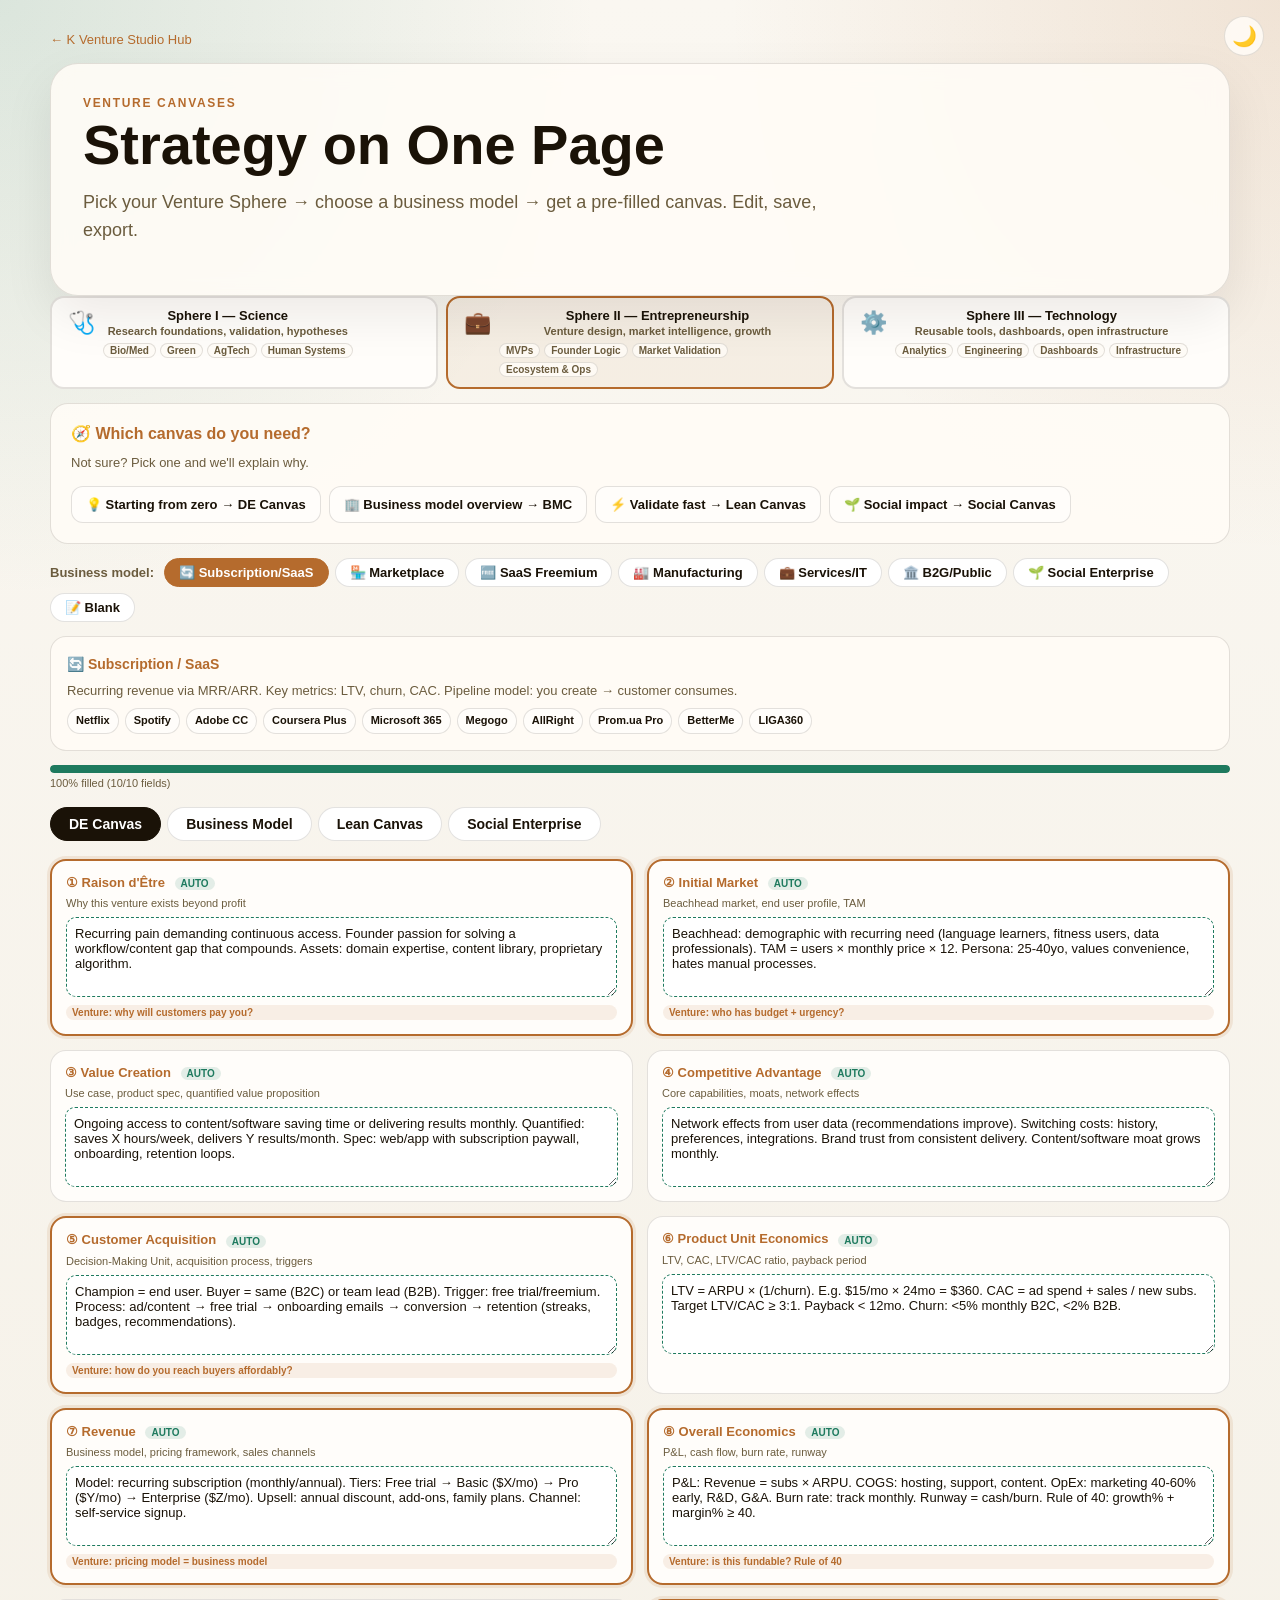
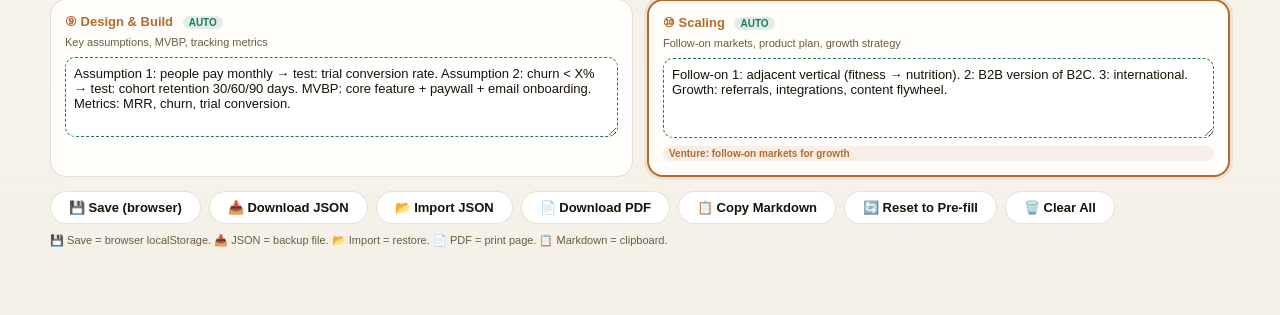
==== commit 62cd9602: "fix: rewrite canvas JS without arrow funcs/optional chaining, add sphere subcategories, fix sphere I" ====
--- a/canvas.html
+++ b/canvas.html
@@ -23,23 +23,31 @@
     .canvas-grid.bmc{grid-template-columns:1fr 1fr 1fr 1fr 1fr}
     .canvas-grid.lean{grid-template-columns:1fr 1fr 1fr 1fr 1fr}
     .canvas-grid.social{grid-template-columns:1fr 1fr}
-    .canvas-box{background:var(--card-bg);border:1px solid var(--line);border-radius:16px;padding:14px;display:flex;flex-direction:column;gap:6px;position:relative}
+    .canvas-box{background:var(--card-bg);border:1px solid var(--line);border-radius:16px;padding:14px;display:flex;flex-direction:column;gap:6px;position:relative;transition:border-color .2s}
     .canvas-box h4{margin:0;font-size:13px;color:var(--accent);font-weight:700}
     .canvas-box .hint{font-size:11px;color:var(--muted);line-height:1.4;margin:0}
     .canvas-box textarea{width:100%;min-height:80px;border:1px solid var(--line);border-radius:10px;padding:8px;font-size:13px;font-family:inherit;background:var(--input-bg);color:var(--ink);resize:vertical;transition:border-color .15s}
     .canvas-box textarea:focus{outline:none;border-color:var(--accent)}
     [data-theme="dark"] .canvas-box textarea{background:#1c1608;color:#f0e4d0}
     .canvas-box.filled textarea{border-color:var(--science);border-style:dashed}
-    .canvas-box.empty textarea{border-color:var(--line)}
-    .canvas-box.lens-highlight{border:2px solid var(--accent);box-shadow:0 0 0 3px rgba(181,107,45,.12)}
-    .canvas-box.lens-highlight h4::after{content:" ★";color:var(--accent);font-size:11px}
-    .canvas-box .lens-hint{font-size:10px;font-weight:700;padding:2px 6px;border-radius:999px;margin-top:2px;display:inline-block}
-    .lens-hint.science{background:rgba(30,122,94,.1);color:var(--science)}
-    .lens-hint.entrepreneurship{background:rgba(181,107,45,.1);color:var(--entrepreneurship)}
-    .lens-hint.technology{background:rgba(59,130,246,.1);color:#3b82f6}
-    [data-theme="dark"] .lens-hint.science{color:#3ecf94}
-    [data-theme="dark"] .lens-hint.entrepreneurship{color:#e0a050}
-    [data-theme="dark"] .lens-hint.technology{color:#60a5fa}
+    .canvas-box.lens-hl{border:2px solid var(--accent);box-shadow:0 0 0 3px rgba(181,107,45,.12)}
+    .canvas-box .lens-tag{font-size:10px;font-weight:700;padding:2px 6px;border-radius:999px;margin-top:2px;display:inline-block}
+    .lens-tag.science{background:rgba(30,122,94,.1);color:var(--science)}
+    .lens-tag.entrepreneurship{background:rgba(181,107,45,.1);color:var(--entrepreneurship)}
+    .lens-tag.technology{background:rgba(59,130,246,.1);color:#3b82f6}
+    [data-theme="dark"] .lens-tag.science{color:#3ecf94}
+    [data-theme="dark"] .lens-tag.entrepreneurship{color:#e0a050}
+    [data-theme="dark"] .lens-tag.technology{color:#60a5fa}
+    .sphere-nav{display:flex;gap:8px;flex-wrap:wrap;margin-bottom:14px}
+    .sphere-btn{border:2px solid var(--line);border-radius:14px;padding:10px 16px;font-size:13px;cursor:pointer;background:var(--card-bg);color:var(--ink);transition:all .15s;font-weight:600;display:flex;align-items:flex-start;gap:8px;flex:1;min-width:220px}
+    .sphere-btn:hover{border-color:var(--accent)}
+    .sphere-btn.active{border-color:var(--accent);background:rgba(181,107,45,.06)}
+    .sphere-btn .s-icon{font-size:22px;margin-top:2px}
+    .sphere-btn .s-body{display:flex;flex-direction:column;gap:2px}
+    .sphere-btn .s-title{font-weight:700;font-size:13px}
+    .sphere-btn .s-sub{font-size:11px;color:var(--muted)}
+    .sphere-btn .s-tags{display:flex;gap:4px;flex-wrap:wrap;margin-top:4px}
+    .sphere-btn .s-tags span{font-size:10px;padding:1px 6px;border-radius:999px;background:var(--panel);border:1px solid var(--line);color:var(--muted)}
     .biz-selector{display:flex;gap:6px;flex-wrap:wrap;margin:14px 0;align-items:center}
     .biz-selector strong{font-size:13px;color:var(--muted);margin-right:4px}
     .biz-btn{border:1px solid var(--line);border-radius:999px;padding:6px 14px;font-size:13px;cursor:pointer;background:var(--input-bg);color:var(--ink);transition:all .15s;font-weight:600}
@@ -53,17 +61,6 @@
     .model-info .chip{font-size:11px;padding:3px 8px;border-radius:999px;background:var(--card-bg);border:1px solid var(--line);color:var(--ink)}
     .prefill-badge{display:inline-block;font-size:10px;font-weight:700;padding:1px 6px;border-radius:999px;background:rgba(30,122,94,.12);color:var(--science);margin-left:6px;vertical-align:middle}
     [data-theme="dark"] .prefill-badge{color:#3ecf94}
-    .sphere-nav{display:flex;gap:8px;flex-wrap:wrap;margin-bottom:14px}
-    .sphere-btn{border:2px solid var(--line);border-radius:14px;padding:10px 16px;font-size:13px;cursor:pointer;background:var(--card-bg);color:var(--ink);transition:all .15s;font-weight:600;display:flex;align-items:center;gap:6px;flex:1;min-width:200px}
-    .sphere-btn:hover{border-color:var(--accent)}
-    .sphere-btn.active{border-color:var(--accent);background:rgba(181,107,45,.06)}
-    .sphere-btn .sphere-icon{font-size:20px}
-    .sphere-btn .sphere-text{display:flex;flex-direction:column}
-    .sphere-btn .sphere-title{font-weight:700;font-size:13px}
-    .sphere-btn .sphere-sub{font-size:11px;color:var(--muted)}
-    .progress-bar-wrap{background:var(--line);border-radius:999px;height:8px;margin:10px 0 0;overflow:hidden}
-    .progress-bar-fill{height:100%;border-radius:999px;background:var(--science);transition:width .3s}
-    .progress-label{font-size:11px;color:var(--muted);margin-top:4px}
     .wizard-card{background:var(--panel);border:1px solid var(--line);border-radius:18px;padding:20px;margin-bottom:14px}
     .wizard-card h3{margin:0 0 10px;font-size:16px;color:var(--accent)}
     .wizard-card p{margin:0 0 12px;font-size:13px;color:var(--muted);line-height:1.6}
@@ -71,6 +68,9 @@
     .wizard-opt{border:1px solid var(--line);border-radius:12px;padding:10px 14px;font-size:13px;cursor:pointer;background:var(--card-bg);color:var(--ink);transition:all .15s;font-weight:600}
     .wizard-opt:hover{border-color:var(--accent);background:rgba(181,107,45,.06)}
     .wizard-opt.chosen{border-color:var(--accent);background:rgba(181,107,45,.1);color:var(--accent)}
+    .progress-bar-wrap{background:var(--line);border-radius:999px;height:8px;margin:10px 0 0;overflow:hidden}
+    .progress-bar-fill{height:100%;border-radius:999px;background:var(--science);transition:width .3s}
+    .progress-label{font-size:11px;color:var(--muted);margin-top:4px}
     .save-row{display:flex;gap:8px;margin-top:14px;align-items:center;flex-wrap:wrap}
     .save-row button{border:1px solid var(--line);background:var(--input-bg);color:var(--ink);padding:8px 18px;border-radius:999px;font-weight:600;font-size:13px;cursor:pointer;transition:all .15s}
     .save-row button:hover{background:var(--ink);color:#fff}
@@ -81,40 +81,52 @@
 </head>
 <body>
   <button class="theme-toggle" id="themeToggle" aria-label="Toggle theme">🌙</button>
-  <script>const t=localStorage.getItem("theme")||"light";document.documentElement.setAttribute("data-theme",t);document.getElementById("themeToggle").textContent=t==="dark"?"☀️":"🌙";</script>
+  <script>var t=localStorage.getItem("theme")||"light";document.documentElement.setAttribute("data-theme",t);document.getElementById("themeToggle").textContent=t==="dark"?"☀️":"🌙";</script>
   <main class="page">
     <div class="breadcrumb"><a href="./">← K Venture Studio Hub</a></div>
     <section class="hero">
       <p class="eyebrow">Venture Canvases</p>
       <h1>Strategy on One Page</h1>
-      <p class="lede">Pick your Venture Sphere → choose a business model → get a pre-filled canvas. Edit, save, iterate.</p>
+      <p class="lede">Pick your Venture Sphere → choose a business model → get a pre-filled canvas. Edit, save, export.</p>
     </section>
 
-    <!-- Venture Sphere Selector -->
+    <!-- Venture Spheres (I, II, III order) -->
     <div class="sphere-nav" id="sphereNav">
+      <button class="sphere-btn" data-sphere="science">
+        <span class="s-icon">🩺</span>
+        <span class="s-body">
+          <span class="s-title">Sphere I — Science</span>
+          <span class="s-sub">Research foundations, validation, hypotheses</span>
+          <span class="s-tags"><span>Bio/Med</span><span>Green</span><span>AgTech</span><span>Human Systems</span></span>
+        </span>
+      </button>
       <button class="sphere-btn active" data-sphere="entrepreneurship">
-        <span class="sphere-icon">💼</span>
-        <span class="sphere-text"><span class="sphere-title">Sphere II — Entrepreneurship</span><span class="sphere-sub">Applied venture design, market intelligence</span></span>
-      </button>
-      <button class="sphere-btn" data-sphere="science">
-        <span class="sphere-icon">🩺</span>
-        <span class="sphere-text"><span class="sphere-title">Sphere I — Science</span><span class="sphere-sub">Research foundations, validation</span></span>
+        <span class="s-icon">💼</span>
+        <span class="s-body">
+          <span class="s-title">Sphere II — Entrepreneurship</span>
+          <span class="s-sub">Venture design, market intelligence, growth</span>
+          <span class="s-tags"><span>MVPs</span><span>Founder Logic</span><span>Market Validation</span><span>Ecosystem & Ops</span></span>
+        </span>
       </button>
       <button class="sphere-btn" data-sphere="technology">
-        <span class="sphere-icon">⚙️</span>
-        <span class="sphere-text"><span class="sphere-title">Sphere III — Technology</span><span class="sphere-sub">Reusable tools, dashboards, infra</span></span>
+        <span class="s-icon">⚙️</span>
+        <span class="s-body">
+          <span class="s-title">Sphere III — Technology</span>
+          <span class="s-sub">Reusable tools, dashboards, open infrastructure</span>
+          <span class="s-tags"><span>Analytics</span><span>Engineering</span><span>Dashboards</span><span>Infrastructure</span></span>
+        </span>
       </button>
     </div>
 
-    <!-- Wizard: which canvas? -->
+    <!-- Wizard -->
     <div class="wizard-card" id="wizardCard">
       <h3>🧭 Which canvas do you need?</h3>
-      <p id="wizardQuestion">Not sure? Answer one question and we'll recommend the right canvas.</p>
-      <div class="wizard-options" id="wizardOptions">
-        <button class="wizard-opt" data-recommend="de" data-reason="Full 10-step framework for a new venture from scratch">💡 I'm starting from zero</button>
-        <button class="wizard-opt" data-recommend="bmc" data-reason="Classic 9-block overview of how your business works">🏢 I need a business model overview</button>
-        <button class="wizard-opt" data-recommend="lean" data-reason="Problem-first, fast validation canvas for early-stage">⚡ I need to validate fast</button>
-        <button class="wizard-opt" data-recommend="social" data-reason="Mission-driven canvas balancing impact + sustainability">🌱 I'm building for social impact</button>
+      <p id="wizardQ">Not sure? Pick one and we'll explain why.</p>
+      <div class="wizard-options" id="wizardOpts">
+        <button class="wizard-opt" data-tab="de">💡 Starting from zero → DE Canvas</button>
+        <button class="wizard-opt" data-tab="bmc">🏢 Business model overview → BMC</button>
+        <button class="wizard-opt" data-tab="lean">⚡ Validate fast → Lean Canvas</button>
+        <button class="wizard-opt" data-tab="social">🌱 Social impact → Social Canvas</button>
       </div>
     </div>
 
@@ -133,7 +145,6 @@
 
     <div class="model-info" id="modelInfo"></div>
 
-    <!-- Progress -->
     <div class="progress-bar-wrap"><div class="progress-bar-fill" id="progressFill" style="width:0%"></div></div>
     <div class="progress-label" id="progressLabel">0% filled</div>
 
@@ -160,7 +171,7 @@
       </div>
     </div>
 
-    <!-- Business Model Canvas -->
+    <!-- BMC -->
     <div class="tab-panel" id="panel-bmc">
       <div class="canvas-grid bmc">
         <div class="canvas-box" style="grid-column:1;grid-row:1/3"><h4>Key Partners <span class="prefill-badge">AUTO</span></h4><p class="hint">Suppliers, partners, allies</p><textarea data-canvas="bmc" data-field="partners"></textarea></div>
@@ -175,7 +186,7 @@
       </div>
     </div>
 
-    <!-- Lean Canvas -->
+    <!-- Lean -->
     <div class="tab-panel" id="panel-lean">
       <div class="canvas-grid lean">
         <div class="canvas-box" style="grid-column:1;grid-row:1/3"><h4>Problem <span class="prefill-badge">AUTO</span></h4><p class="hint">Top 3 problems</p><textarea data-canvas="lean" data-field="problem"></textarea></div>
@@ -190,7 +201,7 @@
       </div>
     </div>
 
-    <!-- Social Enterprise Canvas -->
+    <!-- Social -->
     <div class="tab-panel" id="panel-social">
       <div class="canvas-grid social">
         <div class="canvas-box"><h4>1. Problem & System Context <span class="prefill-badge">AUTO</span></h4><p class="hint">Social/environmental problem & systemic conditions</p><textarea data-canvas="social" data-field="problem"></textarea></div>
@@ -208,197 +219,173 @@
 
     <div class="save-row">
       <button id="saveBtn">💾 Save (browser)</button>
-      <button id="downloadJson">📥 Download JSON</button>
-      <button id="importJson">📂 Import JSON</button>
-      <button id="exportPdf">📄 Download PDF</button>
-      <button id="exportBtn">📋 Copy Markdown</button>
+      <button id="dlJson">📥 Download JSON</button>
+      <button id="impJson">📂 Import JSON</button>
+      <button id="dlPdf">📄 Download PDF</button>
+      <button id="copyMd">📋 Copy Markdown</button>
       <button id="resetBtn">🔄 Reset to Pre-fill</button>
       <button id="clearBtn">🗑️ Clear All</button>
       <span class="saved-msg" id="savedMsg">Saved!</span>
-      <input type="file" id="fileInput" accept=".json" style="display:none">
-    </div>
-    <p style="font-size:11px;color:var(--muted);margin-top:8px;line-height:1.5">💾 Save = browser localStorage (lost if you clear cache). 📥 Download JSON = backup to disk. 📂 Import = restore from backup. 📄 PDF = print-ready page.</p>
+      <input type="file" id="fileIn" accept=".json" style="display:none">
+    </div>
+    <p style="font-size:11px;color:var(--muted);margin-top:8px;line-height:1.5">💾 Save = browser localStorage. 📥 JSON = backup file. 📂 Import = restore. 📄 PDF = print page. 📋 Markdown = clipboard.</p>
   </main>
 
   <script>
   (function(){
+    // Theme
     document.getElementById("themeToggle").addEventListener("click",function(){
-      const c=this.textContent==="🌙"?"dark":"light";
+      var c=this.textContent==="🌙"?"dark":"light";
       document.documentElement.setAttribute("data-theme",c);localStorage.setItem("theme",c);
       this.textContent=c==="dark"?"☀️":"🌙";
     });
 
     // Tabs
-    document.querySelectorAll(".tabbar button").forEach(btn=>{
+    document.querySelectorAll(".tabbar button").forEach(function(btn){
       btn.addEventListener("click",function(){
-        document.querySelectorAll(".tabbar button").forEach(b=>b.classList.remove("active"));
-        document.querySelectorAll(".tab-panel").forEach(p=>p.classList.remove("active"));
+        document.querySelectorAll(".tabbar button").forEach(function(b){b.classList.remove("active")});
+        document.querySelectorAll(".tab-panel").forEach(function(p){p.classList.remove("active")});
         this.classList.add("active");
         document.getElementById("panel-"+this.dataset.tab).classList.add("active");
         updateProgress();
       });
     });
 
-    // Sphere = lens: highlights relevant fields in ALL canvases
-    let currentSphere = localStorage.getItem("vs-canvas-sphere") || "entrepreneurship";
-
-    const SPHERE_LENS = {
+    // Sphere lens
+    var currentSphere = localStorage.getItem("vs-canvas-sphere") || "entrepreneurship";
+
+    var LENS = {
       science: {
-        label: "🩺 Research Lens",
-        desc: "Highlights validation, measurement, hypothesis fields",
-        fields: {
-          de: ["market","value","advantage","unit-econ","build"],
-          bmc: ["activities","resources","costs"],
-          lean: ["problem","metrics","advantage"],
-          social: ["problem","solution","impact"]
-        },
+        fields: {de:["market","value","advantage","unit-econ","build"],bmc:["activities","resources","costs"],lean:["problem","metrics","advantage"],social:["problem","solution","impact"]},
         hints: {
-          de: {market:"Research: define TAM with data, not guesses",value:"Research: quantify with experiment, not opinion",advantage:"Research: what evidence proves your moat?","unit-econ":"Research: validate LTV/CAC with cohort data",build:"Research: list falsifiable assumptions + test plan"},
-          bmc: {activities:"Research: what experiments must you run?",resources:"Research: what data/assets do you need?",costs:"Research: cost of validation vs cost of being wrong"},
-          lean: {problem:"Research: is this a real problem? Interview 50+",metrics:"Research: leading indicators before lagging",advantage:"Research: proprietary data or insight from research?"},
-          social: {problem:"Research: root cause analysis, not symptoms",solution:"Research: evidence-based intervention design",impact:"Research: M&E framework, theory of change metrics"}
+          de:{market:"Research: define TAM with data, not guesses",value:"Research: quantify with experiment",advantage:"Research: what evidence proves your moat?","unit-econ":"Research: validate LTV/CAC with cohort data",build:"Research: list falsifiable assumptions + test plan"},
+          bmc:{activities:"Research: what experiments must you run?",resources:"Research: what data/assets do you need?",costs:"Research: cost of validation vs cost of being wrong"},
+          lean:{problem:"Research: is this a real problem? Interview 50+",metrics:"Research: leading indicators before lagging",advantage:"Research: proprietary data or insight?"},
+          social:{problem:"Research: root cause analysis, not symptoms",solution:"Research: evidence-based intervention",impact:"Research: M&E framework, theory of change"}
         }
       },
       entrepreneurship: {
-        label: "💼 Venture Lens",
-        desc: "Highlights market, customers, revenue, scaling fields",
-        fields: {
-          de: ["raison","market","acquisition","revenue","overall-econ","scaling"],
-          bmc: ["proposition","relationships","segments","channels","revenue-streams"],
-          lean: ["uvp","segments","channels","revenue"],
-          social: ["stakeholders","funding","partners"]
-        },
+        fields: {de:["raison","market","acquisition","revenue","overall-econ","scaling"],bmc:["proposition","relationships","segments","channels","revenue-streams"],lean:["uvp","segments","channels","revenue"],social:["stakeholders","funding","partners"]},
         hints: {
-          de: {raison:"Venture: why will customers pay you?",market:"Venture: who has budget + urgency?",acquisition:"Venture: how do you reach buyers affordably?",revenue:"Venture: pricing model = business model","overall-econ":"Venture: is this fundable? Rule of 40",scaling:"Venture: follow-on markets for growth"},
-          bmc: {proposition:"Venture: what makes customers switch?",relationships:"Venture: self-serve or sales-led?",segments:"Venture: beachhead first, then expand",channels:"Venture: CAC-efficient distribution",revenue-streams:"Venture: recurring > one-time"},
-          lean: {uvp:"Venture: 10-word pitch that converts",segments:"Venture: early adopters ≠ mainstream",channels:"Venture: free channels first, paid later",revenue:"Venture: price = signal of value"},
-          social: {stakeholders:"Venture: who pays vs who benefits?",funding:"Venture: earned revenue > grants for sustainability",partners:"Venture: distribution through partners"}
+          de:{raison:"Venture: why will customers pay you?",market:"Venture: who has budget + urgency?",acquisition:"Venture: how do you reach buyers affordably?",revenue:"Venture: pricing model = business model","overall-econ":"Venture: is this fundable? Rule of 40",scaling:"Venture: follow-on markets for growth"},
+          bmc:{proposition:"Venture: what makes customers switch?",relationships:"Venture: self-serve or sales-led?",segments:"Venture: beachhead first, then expand",channels:"Venture: CAC-efficient distribution","revenue-streams":"Venture: recurring > one-time"},
+          lean:{uvp:"Venture: 10-word pitch that converts",segments:"Venture: early adopters ≠ mainstream",channels:"Venture: free channels first, paid later",revenue:"Venture: price = signal of value"},
+          social:{stakeholders:"Venture: who pays vs who benefits?",funding:"Venture: earned revenue > grants",partners:"Venture: distribution through partners"}
         }
       },
       technology: {
-        label: "⚙️ Tech Lens",
-        desc: "Highlights infrastructure, build, resources, scale fields",
-        fields: {
-          de: ["value","advantage","build","scaling"],
-          bmc: ["partners","activities","resources","costs"],
-          lean: ["solution","advantage","metrics"],
-          social: ["structure","costs","activities","channels"]
-        },
+        fields: {de:["value","advantage","build","scaling"],bmc:["partners","activities","resources","costs"],lean:["solution","advantage","metrics"],social:["structure","costs","activities","channels"]},
         hints: {
-          de: {value:"Tech: build vs buy vs partner decision",advantage:"Tech: tech moat = proprietary data/algo/infra",build:"Tech: MVBP = minimal viable beautiful product",scaling:"Tech: architecture for 10x scale"},
-          bmc: {partners:"Tech: APIs, integrations, cloud providers",activities:"Tech: CI/CD, monitoring, security, reliability",resources:"Tech: infra, codebase, dev team, IP",costs:"Tech: hosting scales with users, optimize COGS"},
-          lean: {solution:"Tech: what's the simplest technical solution?",advantage:"Tech: network effects, data flywheel, switching costs",metrics:"Tech: uptime, latency, error rate, deploy frequency"},
-          social: {structure:"Tech: open-source model for social impact?",costs:"Tech: cloud-native = lower fixed costs",activities:"Tech: automate delivery, self-service platform",channels:"Tech: API-first, embeddable widgets, integrations"}
+          de:{value:"Tech: build vs buy vs partner decision",advantage:"Tech: tech moat = proprietary data/algo/infra",build:"Tech: MVBP = minimal viable beautiful product",scaling:"Tech: architecture for 10x scale"},
+          bmc:{partners:"Tech: APIs, integrations, cloud providers",activities:"Tech: CI/CD, monitoring, security",resources:"Tech: infra, codebase, dev team, IP",costs:"Tech: hosting scales with users, optimize COGS"},
+          lean:{solution:"Tech: simplest technical solution?",advantage:"Tech: network effects, data flywheel",metrics:"Tech: uptime, latency, error rate, deploy frequency"},
+          social:{structure:"Tech: open-source model for social impact?",costs:"Tech: cloud-native = lower fixed costs",activities:"Tech: automate delivery, self-service platform",channels:"Tech: API-first, embeddable widgets"}
         }
       }
     };
 
-    function applySphereLens(sphere) {
-      // Remove all highlights first
-      document.querySelectorAll(".canvas-box").forEach(box => {
-        box.classList.remove("lens-highlight");
-        const oldHint = box.querySelector(".lens-hint");
-        if (oldHint) oldHint.remove();
-      });
-      const lens = SPHERE_LENS[sphere];
+    function applyLens(sphere) {
+      document.querySelectorAll(".canvas-box").forEach(function(box){
+        box.classList.remove("lens-hl");
+        var old = box.querySelector(".lens-tag");
+        if (old) old.parentNode.removeChild(old);
+      });
+      var lens = LENS[sphere];
       if (!lens) return;
-      // Apply highlights across ALL canvases
-      ["de","bmc","lean","social"].forEach(canvas => {
-        const fields = lens.fields[canvas] || [];
-        const hints = lens.hints[canvas] || {};
-        fields.forEach(field => {
-          const ta = document.querySelector('textarea[data-canvas="'+canvas+'"][data-field="'+field+'"]');
+      ["de","bmc","lean","social"].forEach(function(cv){
+        var fields = lens.fields[cv] || [];
+        var hints = lens.hints[cv] || {};
+        fields.forEach(function(field){
+          var ta = document.querySelector('textarea[data-canvas="'+cv+'"][data-field="'+field+'"]');
           if (!ta) return;
-          const box = ta.closest(".canvas-box");
-          if (box) {
-            box.classList.add("lens-highlight");
-            if (hints[field]) {
-              const badge = document.createElement("span");
-              badge.className = "lens-hint "+sphere;
-              badge.textContent = hints[field];
-              box.appendChild(badge);
-            }
+          var box = ta.closest(".canvas-box");
+          if (!box) return;
+          box.classList.add("lens-hl");
+          if (hints[field]) {
+            var tag = document.createElement("span");
+            tag.className = "lens-tag " + sphere;
+            tag.textContent = hints[field];
+            box.appendChild(tag);
           }
         });
       });
     }
 
-    document.querySelectorAll(".sphere-btn").forEach(btn=>{
+    document.querySelectorAll(".sphere-btn").forEach(function(btn){
       btn.addEventListener("click",function(){
-        document.querySelectorAll(".sphere-btn").forEach(b=>b.classList.remove("active"));
+        document.querySelectorAll(".sphere-btn").forEach(function(b){b.classList.remove("active")});
         this.classList.add("active");
         currentSphere = this.dataset.sphere;
         localStorage.setItem("vs-canvas-sphere", currentSphere);
-        applySphereLens(currentSphere);
-      });
-    });
-    document.querySelectorAll(".sphere-btn").forEach(b=>{
+        applyLens(currentSphere);
+      });
+    });
+    document.querySelectorAll(".sphere-btn").forEach(function(b){
       b.classList.toggle("active", b.dataset.sphere === currentSphere);
     });
 
     // Wizard
-    document.querySelectorAll(".wizard-opt").forEach(opt=>{
+    document.querySelectorAll(".wizard-opt").forEach(function(opt){
       opt.addEventListener("click",function(){
-        document.querySelectorAll(".wizard-opt").forEach(o=>o.classList.remove("chosen"));
+        document.querySelectorAll(".wizard-opt").forEach(function(o){o.classList.remove("chosen")});
         this.classList.add("chosen");
-        const tab = this.dataset.recommend;
-        const reason = this.dataset.reason;
+        var tab = this.dataset.tab;
         document.querySelector('.tabbar button[data-tab="'+tab+'"]').click();
-        document.getElementById("wizardQuestion").textContent = "✓ Recommended: " + reason;
+        document.getElementById("wizardQ").textContent = "✓ Switched to " + this.textContent.split("→")[1].trim();
       });
     });
 
     // Business model
-    let currentBiz = localStorage.getItem("vs-canvas-biz") || "subscription";
+    var currentBiz = localStorage.getItem("vs-canvas-biz") || "subscription";
 
     function updateModelInfo(key) {
-      const p = CANVAS_PRESETS[key];
+      var p = CANVAS_PRESETS[key];
       if (!p) return;
-      const info = document.getElementById("modelInfo");
-      let html = '<h4>'+p.label+'</h4><p>'+p.desc+'</p>';
+      var info = document.getElementById("modelInfo");
+      var html = '<h4>'+p.label+'</h4><p>'+p.desc+'</p>';
       if (p.examples && p.examples.length) {
         html += '<div class="examples">';
-        p.examples.forEach(e => html += '<span class="chip">'+e+'</span>');
+        p.examples.forEach(function(e){ html += '<span class="chip">'+e+'</span>'; });
         html += '</div>';
       }
       info.innerHTML = html;
     }
 
     function applyPreset(key) {
-      const p = CANVAS_PRESETS[key];
+      var p = CANVAS_PRESETS[key];
       if (!p) return;
-      // Clear ALL textareas first
-      document.querySelectorAll("textarea[data-canvas]").forEach(ta => ta.value = "");
+      // Clear ALL first
+      document.querySelectorAll("textarea[data-canvas]").forEach(function(ta){ ta.value = ""; });
       // Fill from preset
-      ["de","bmc","lean"].forEach(canvas => {
-        if (p[canvas]) {
-          Object.keys(p[canvas]).forEach(field => {
-            const ta = document.querySelector('textarea[data-canvas="'+canvas+'"][data-field="'+field+'"]');
-            if (ta && p[canvas][field]) ta.value = p[canvas][field];
+      ["de","bmc","lean"].forEach(function(cv){
+        if (p[cv]) {
+          Object.keys(p[cv]).forEach(function(field){
+            var ta = document.querySelector('textarea[data-canvas="'+cv+'"][data-field="'+field+'"]');
+            if (ta && p[cv][field]) ta.value = p[cv][field];
           });
         }
       });
-      // Social canvas
+      // Social
       if (p.social) {
-        Object.keys(p.social).forEach(field => {
-          const ta = document.querySelector('textarea[data-canvas="social"][data-field="'+field+'"]');
+        Object.keys(p.social).forEach(function(field){
+          var ta = document.querySelector('textarea[data-canvas="social"][data-field="'+field+'"]');
           if (ta && p.social[field]) ta.value = p.social[field];
         });
       } else if (p.bmc) {
-        const sm = {
-          problem: "Social angle: " + (p.lean?.problem || ""),
-          stakeholders: p.bmc?.segments || "",
-          solution: p.bmc?.proposition || "",
+        var sm = {
+          problem: "Social angle: " + (p.lean && p.lean.problem ? p.lean.problem : ""),
+          stakeholders: p.bmc.segments || "",
+          solution: p.bmc.proposition || "",
           structure: "Hybrid: for-profit with social mission",
-          funding: p.bmc?.["revenue-streams"] || "",
-          costs: p.bmc?.costs || "",
-          activities: p.bmc?.activities || "",
-          channels: p.bmc?.channels || "",
-          partners: p.bmc?.partners || "",
-          impact: "Impact: " + (p.lean?.metrics || "beneficiary outcomes + financial sustainability")
+          funding: p.bmc["revenue-streams"] || "",
+          costs: p.bmc.costs || "",
+          activities: p.bmc.activities || "",
+          channels: p.bmc.channels || "",
+          partners: p.bmc.partners || "",
+          impact: "Impact: " + (p.lean && p.lean.metrics ? p.lean.metrics : "beneficiary outcomes + financial sustainability")
         };
-        Object.keys(sm).forEach(field => {
-          const ta = document.querySelector('textarea[data-canvas="social"][data-field="'+field+'"]');
+        Object.keys(sm).forEach(function(field){
+          var ta = document.querySelector('textarea[data-canvas="social"][data-field="'+field+'"]');
           if (ta && sm[field]) ta.value = sm[field];
         });
       }
@@ -406,197 +393,177 @@
       updateProgress();
     }
 
-    document.querySelectorAll(".biz-btn").forEach(btn=>{
+    document.querySelectorAll(".biz-btn").forEach(function(btn){
       btn.addEventListener("click",function(){
-        document.querySelectorAll(".biz-btn").forEach(b=>b.classList.remove("active"));
+        document.querySelectorAll(".biz-btn").forEach(function(b){b.classList.remove("active")});
         this.classList.add("active");
         currentBiz = this.dataset.biz;
         localStorage.setItem("vs-canvas-biz", currentBiz);
         updateModelInfo(currentBiz);
         applyPreset(currentBiz);
-      });
-    });
-    document.querySelectorAll(".biz-btn").forEach(b=>{
+        applyLens(currentSphere);
+      });
+    });
+    document.querySelectorAll(".biz-btn").forEach(function(b){
       b.classList.toggle("active", b.dataset.biz === currentBiz);
     });
 
-    // Progress tracking
+    // Progress
     function updateProgress() {
-      const activeTab = document.querySelector(".tabbar button.active").dataset.tab;
-      const panel = document.getElementById("panel-"+activeTab);
-      const textareas = panel.querySelectorAll("textarea[data-canvas]");
-      const filled = Array.from(textareas).filter(ta => ta.value.trim().length > 0).length;
-      const total = textareas.length;
-      const pct = total > 0 ? Math.round(filled/total*100) : 0;
+      var activeTab = document.querySelector(".tabbar button.active");
+      if (!activeTab) return;
+      var panel = document.getElementById("panel-"+activeTab.dataset.tab);
+      var tas = panel.querySelectorAll("textarea[data-canvas]");
+      var filled = 0;
+      tas.forEach(function(ta){ if (ta.value.trim().length > 0) filled++; });
+      var pct = tas.length > 0 ? Math.round(filled/tas.length*100) : 0;
       document.getElementById("progressFill").style.width = pct+"%";
-      document.getElementById("progressLabel").textContent = pct+"% filled ("+filled+"/"+total+" fields)";
+      document.getElementById("progressLabel").textContent = pct+"% filled ("+filled+"/"+tas.length+" fields)";
     }
 
     function updateFilledState() {
-      document.querySelectorAll(".canvas-box").forEach(box => {
-        const ta = box.querySelector("textarea");
+      document.querySelectorAll(".canvas-box").forEach(function(box){
+        var ta = box.querySelector("textarea");
         if (ta) {
-          box.classList.toggle("filled", ta.value.trim().length > 0);
-          box.classList.toggle("empty", ta.value.trim().length === 0);
+          if (ta.value.trim().length > 0) { box.classList.add("filled"); }
+          else { box.classList.remove("filled"); }
         }
       });
     }
 
-    // Listen for textarea changes
-    document.querySelectorAll("textarea[data-canvas]").forEach(ta => {
-      ta.addEventListener("input", function() {
-        updateFilledState();
-        updateProgress();
-      });
+    document.querySelectorAll("textarea[data-canvas]").forEach(function(ta){
+      ta.addEventListener("input",function(){ updateFilledState(); updateProgress(); });
     });
 
     // Save/Load
-    const SAVE_KEY = "vs-canvas";
+    var SAVE_KEY = "vs-canvas";
     function loadAll() {
-      const data = JSON.parse(localStorage.getItem(SAVE_KEY) || "{}");
-      document.querySelectorAll("textarea[data-canvas]").forEach(ta => {
-        const k = ta.dataset.canvas + "." + ta.dataset.field;
+      var data = JSON.parse(localStorage.getItem(SAVE_KEY) || "{}");
+      document.querySelectorAll("textarea[data-canvas]").forEach(function(ta){
+        var k = ta.dataset.canvas + "." + ta.dataset.field;
         if (data[k]) ta.value = data[k];
       });
     }
     function saveAll() {
-      const data = {};
-      document.querySelectorAll("textarea[data-canvas]").forEach(ta => {
-        const k = ta.dataset.canvas + "." + ta.dataset.field;
+      var data = {};
+      document.querySelectorAll("textarea[data-canvas]").forEach(function(ta){
+        var k = ta.dataset.canvas + "." + ta.dataset.field;
         if (ta.value.trim()) data[k] = ta.value;
       });
       localStorage.setItem(SAVE_KEY, JSON.stringify(data));
-      const msg = document.getElementById("savedMsg"); msg.classList.add("show");
-      setTimeout(() => msg.classList.remove("show"), 1500);
+      var msg = document.getElementById("savedMsg"); msg.classList.add("show");
+      setTimeout(function(){ msg.classList.remove("show"); }, 1500);
     }
 
     document.getElementById("saveBtn").addEventListener("click", saveAll);
 
-    document.getElementById("exportBtn").addEventListener("click", function(){
-      const activeTab = document.querySelector(".tabbar button.active").dataset.tab;
-      const names = {de:"DE Canvas",bmc:"Business Model Canvas",lean:"Lean Canvas",social:"Social Enterprise Canvas"};
-      let md = "# " + names[activeTab] + "\n\n";
-      document.querySelectorAll("#panel-"+activeTab+" .canvas-box").forEach(box => {
-        const h4 = box.querySelector("h4");
-        const ta = box.querySelector("textarea");
+    // Copy Markdown
+    document.getElementById("copyMd").addEventListener("click",function(){
+      var activeTab = document.querySelector(".tabbar button.active");
+      var names = {de:"DE Canvas",bmc:"Business Model Canvas",lean:"Lean Canvas",social:"Social Enterprise Canvas"};
+      var md = "# " + names[activeTab.dataset.tab] + "\n\n";
+      document.querySelectorAll("#panel-"+activeTab.dataset.tab+" .canvas-box").forEach(function(box){
+        var h4 = box.querySelector("h4");
+        var ta = box.querySelector("textarea");
         if (h4 && ta) md += "## " + h4.textContent.replace("AUTO","").trim() + "\n" + ta.value + "\n\n";
       });
-      navigator.clipboard.writeText(md).then(() => {
-        const msg = document.getElementById("savedMsg"); msg.textContent = "Copied!";
-        msg.classList.add("show");
-        setTimeout(() => { msg.textContent = "Saved!"; msg.classList.remove("show"); }, 1500);
-      });
-    });
-
-    document.getElementById("resetBtn").addEventListener("click", function(){
-      if (confirm("Reset all fields to pre-filled values for " + CANVAS_PRESETS[currentBiz].label + "?")) {
+      navigator.clipboard.writeText(md).then(function(){
+        var msg = document.getElementById("savedMsg"); msg.textContent = "Copied!"; msg.classList.add("show");
+        setTimeout(function(){ msg.textContent = "Saved!"; msg.classList.remove("show"); }, 1500);
+      });
+    });
+
+    // Reset
+    document.getElementById("resetBtn").addEventListener("click",function(){
+      if (confirm("Reset to pre-filled values for " + CANVAS_PRESETS[currentBiz].label + "?")) {
         localStorage.removeItem(SAVE_KEY);
         applyPreset(currentBiz);
+        applyLens(currentSphere);
       }
     });
 
-    document.getElementById("clearBtn").addEventListener("click", function(){
-      if (confirm("Clear ALL fields across ALL canvases? This cannot be undone.")) {
-        document.querySelectorAll("textarea[data-canvas]").forEach(ta => ta.value = "");
+    // Clear
+    document.getElementById("clearBtn").addEventListener("click",function(){
+      if (confirm("Clear ALL fields across ALL canvases?")) {
+        document.querySelectorAll("textarea[data-canvas]").forEach(function(ta){ ta.value = ""; });
         localStorage.removeItem(SAVE_KEY);
-        updateFilledState();
-        updateProgress();
+        updateFilledState(); updateProgress();
       }
     });
 
-    // Download JSON backup
-    document.getElementById("downloadJson").addEventListener("click", function(){
-      const data = {biz:currentBiz,sphere:currentSphere,saved:new Date().toISOString()};
-      document.querySelectorAll("textarea[data-canvas]").forEach(ta => {
-        const k = ta.dataset.canvas + "." + ta.dataset.field;
+    // Download JSON
+    document.getElementById("dlJson").addEventListener("click",function(){
+      var data = {biz:currentBiz,sphere:currentSphere,saved:new Date().toISOString()};
+      document.querySelectorAll("textarea[data-canvas]").forEach(function(ta){
+        var k = ta.dataset.canvas + "." + ta.dataset.field;
         if (ta.value.trim()) data[k] = ta.value;
       });
-      const blob = new Blob([JSON.stringify(data,null,2)],{type:"application/json"});
-      const url = URL.createObjectURL(blob);
-      const a = document.createElement("a");
+      var blob = new Blob([JSON.stringify(data,null,2)],{type:"application/json"});
+      var url = URL.createObjectURL(blob);
+      var a = document.createElement("a");
       a.href = url;
       a.download = "canvas-"+currentBiz+"-"+new Date().toISOString().slice(0,10)+".json";
       a.click();
       URL.revokeObjectURL(url);
-      const msg = document.getElementById("savedMsg"); msg.textContent = "Downloaded!"; msg.classList.add("show");
-      setTimeout(() => { msg.textContent = "Saved!"; msg.classList.remove("show"); }, 1500);
-    });
-
-    // Import JSON backup
-    document.getElementById("importJson").addEventListener("click", function(){
-      document.getElementById("fileInput").click();
-    });
-    document.getElementById("fileInput").addEventListener("change", function(e){
-      const file = e.target.files[0];
+      var msg = document.getElementById("savedMsg"); msg.textContent = "Downloaded!"; msg.classList.add("show");
+      setTimeout(function(){ msg.textContent = "Saved!"; msg.classList.remove("show"); }, 1500);
+    });
+
+    // Import JSON
+    document.getElementById("impJson").addEventListener("click",function(){
+      document.getElementById("fileIn").click();
+    });
+    document.getElementById("fileIn").addEventListener("change",function(e){
+      var file = e.target.files[0];
       if (!file) return;
-      const reader = new FileReader();
+      var reader = new FileReader();
       reader.onload = function(ev){
         try {
-          const data = JSON.parse(ev.target.result);
+          var data = JSON.parse(ev.target.result);
           if (data.biz) { currentBiz = data.biz; localStorage.setItem("vs-canvas-biz",currentBiz); }
           if (data.sphere) { currentSphere = data.sphere; localStorage.setItem("vs-canvas-sphere",currentSphere); }
-          document.querySelectorAll(".biz-btn").forEach(b=>b.classList.toggle("active",b.dataset.biz===currentBiz));
-          document.querySelectorAll(".sphere-btn").forEach(b=>b.classList.toggle("active",b.dataset.sphere===currentSphere));
-          document.querySelectorAll("textarea[data-canvas]").forEach(ta => {
-            const k = ta.dataset.canvas + "." + ta.dataset.field;
+          document.querySelectorAll(".biz-btn").forEach(function(b){b.classList.toggle("active",b.dataset.biz===currentBiz)});
+          document.querySelectorAll(".sphere-btn").forEach(function(b){b.classList.toggle("active",b.dataset.sphere===currentSphere)});
+          document.querySelectorAll("textarea[data-canvas]").forEach(function(ta){
+            var k = ta.dataset.canvas + "." + ta.dataset.field;
             if (data[k] !== undefined) ta.value = data[k];
           });
           localStorage.setItem(SAVE_KEY, JSON.stringify(data));
           updateModelInfo(currentBiz);
-          updateFilledState();
-          updateProgress();
-          applySphereLens(currentSphere);
-          const msg = document.getElementById("savedMsg"); msg.textContent = "Imported!"; msg.classList.add("show");
-          setTimeout(() => { msg.textContent = "Saved!"; msg.classList.remove("show"); }, 1500);
-        } catch(err) { alert("Invalid JSON file: " + err.message); }
+          updateFilledState(); updateProgress(); applyLens(currentSphere);
+          var msg = document.getElementById("savedMsg"); msg.textContent = "Imported!"; msg.classList.add("show");
+          setTimeout(function(){ msg.textContent = "Saved!"; msg.classList.remove("show"); }, 1500);
+        } catch(err) { alert("Invalid JSON: " + err.message); }
       };
       reader.readAsText(file);
       e.target.value = "";
     });
 
-    // PDF export via print
-    document.getElementById("exportPdf").addEventListener("click", function(){
-      // Show all canvases for printing
-      const panels = document.querySelectorAll(".tab-panel");
-      panels.forEach(p => p.classList.add("active"));
-      // Add print styles
-      const style = document.createElement("style");
+    // PDF via print
+    document.getElementById("dlPdf").addEventListener("click",function(){
+      var panels = document.querySelectorAll(".tab-panel");
+      panels.forEach(function(p){p.classList.add("active")});
+      var style = document.createElement("style");
       style.id = "print-style";
-      style.textContent = `
-        @media print {
-          .theme-toggle,.breadcrumb,.biz-selector,.sphere-nav,.wizard-card,.model-info,.save-row,.progress-bar-wrap,.progress-label,.tabbar,.prefill-badge,.lens-hint { display:none !important; }
-          .tab-panel { display:block !important; page-break-inside:avoid; margin-bottom:30px; }
-          .tab-panel h3 { font-size:18px; margin-bottom:10px; }
-          .canvas-box { border:1px solid #ccc; page-break-inside:avoid; }
-          .canvas-box textarea { border:none; min-height:40px; font-size:11px; }
-          .lens-highlight { border:2px solid #b56b2d; }
-          .page { max-width:100%; padding:10px; }
-          body { font-size:11px; }
-        }
-      `;
+      style.textContent = "@media print{.theme-toggle,.breadcrumb,.biz-selector,.sphere-nav,.wizard-card,.model-info,.save-row,.progress-bar-wrap,.progress-label,.tabbar,.prefill-badge,.lens-tag{display:none!important}.tab-panel{display:block!important;page-break-inside:avoid;margin-bottom:30px}.canvas-box{border:1px solid #ccc;page-break-inside:avoid}.canvas-box textarea{border:none;min-height:40px;font-size:11px}.lens-hl{border:2px solid #b56b2d}.page{max-width:100%;padding:10px}body{font-size:11px}}";
       document.head.appendChild(style);
       window.print();
-      // Cleanup after print
-      setTimeout(() => {
-        document.getElementById("print-style")?.remove();
-        panels.forEach(p => p.classList.remove("active"));
-        const activeTab = document.querySelector(".tabbar button.active");
+      setTimeout(function(){
+        var ps = document.getElementById("print-style");
+        if (ps) ps.parentNode.removeChild(ps);
+        panels.forEach(function(p){p.classList.remove("active")});
+        var activeTab = document.querySelector(".tabbar button.active");
         if (activeTab) document.getElementById("panel-"+activeTab.dataset.tab).classList.add("active");
       }, 1000);
     });
 
     // Init
-    const hasSavedData = localStorage.getItem(SAVE_KEY);
-    if (hasSavedData) {
-      loadAll();
-      updateModelInfo(currentBiz);
-    } else {
-      updateModelInfo(currentBiz);
-      applyPreset(currentBiz);
-    }
+    var hasSavedData = localStorage.getItem(SAVE_KEY);
+    if (hasSavedData) { loadAll(); updateModelInfo(currentBiz); }
+    else { updateModelInfo(currentBiz); applyPreset(currentBiz); }
     updateFilledState();
     updateProgress();
-    applySphereLens(currentSphere);
+    applyLens(currentSphere);
   })();
   </script>
 </body>
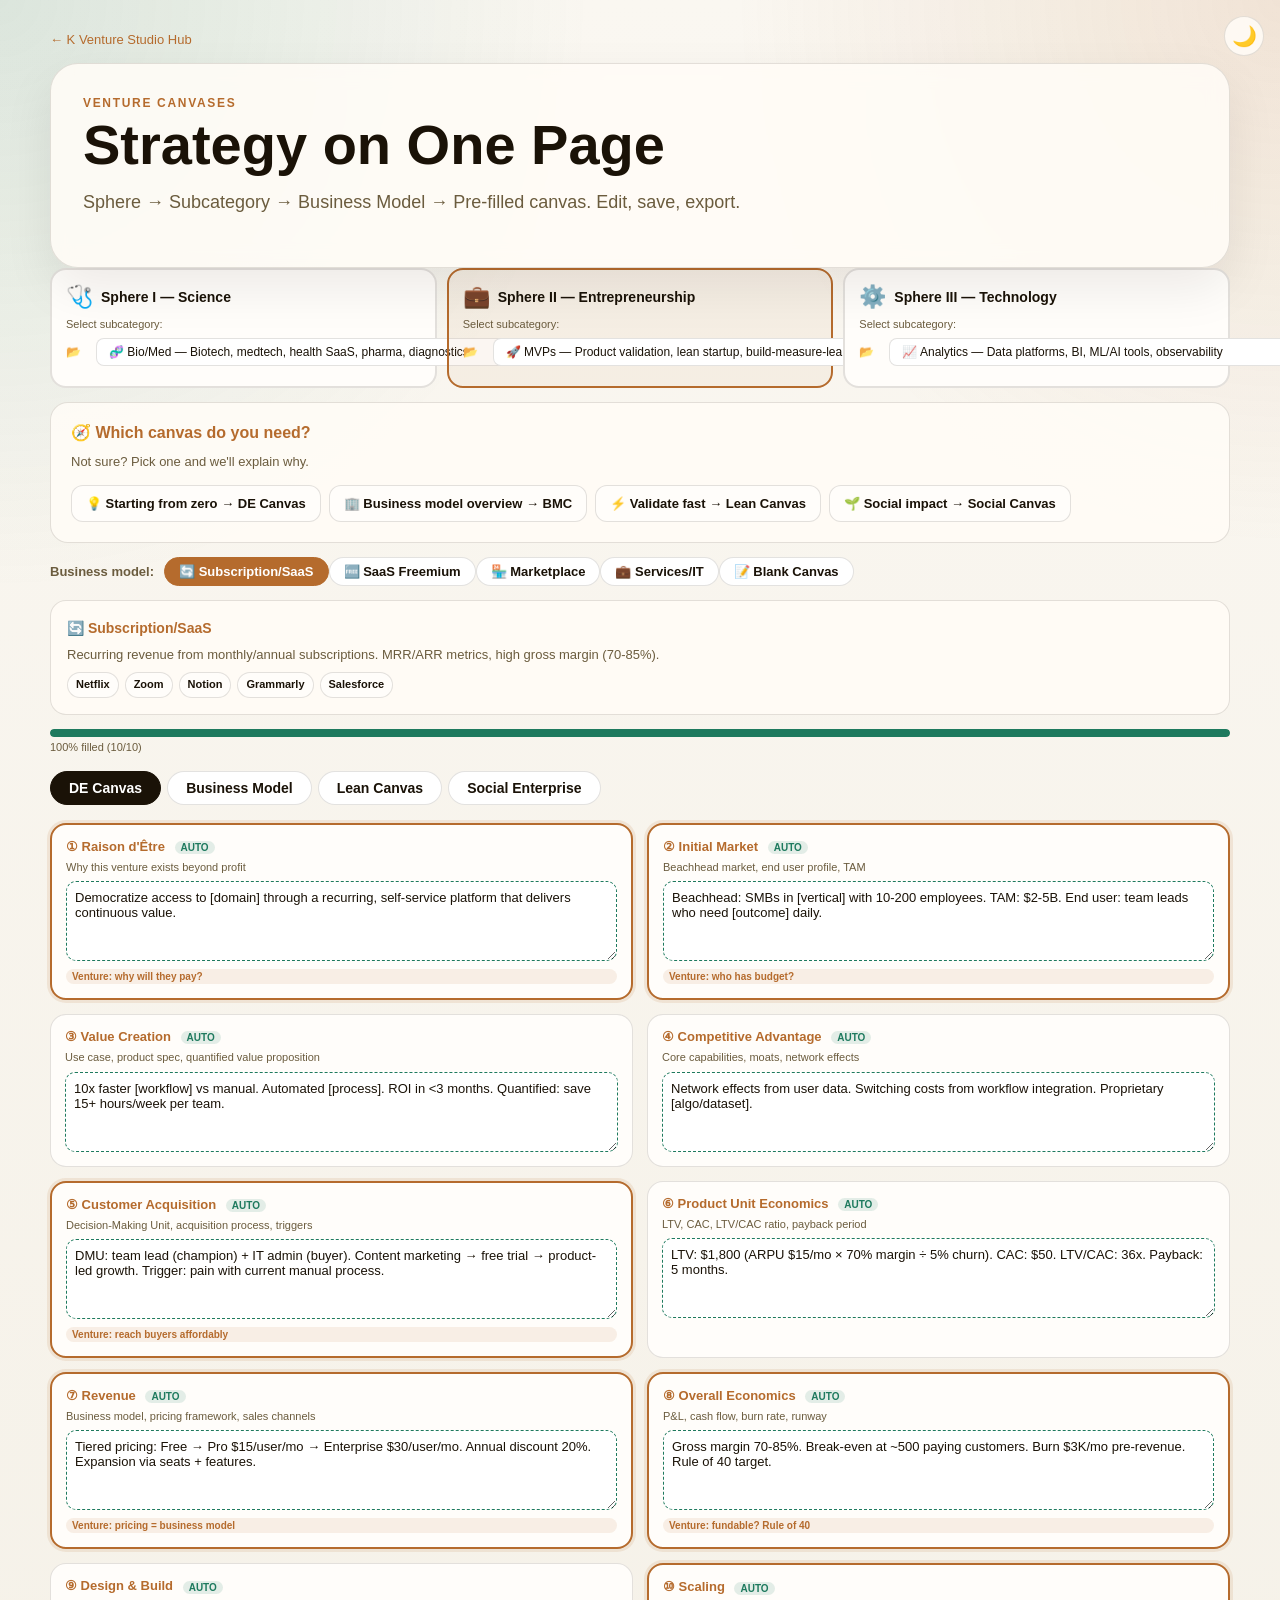
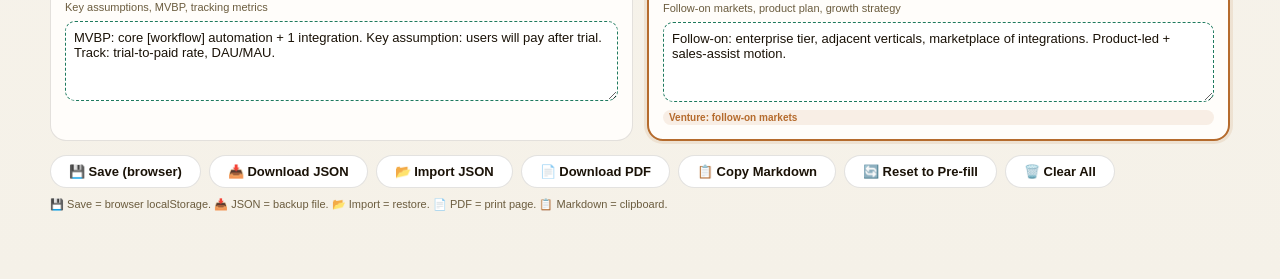
==== commit 7137c8d6: "feat: 3-level hierarchy - Sphere with subcategory dropdowns, dynamic business model buttons" ====
--- a/canvas.html
+++ b/canvas.html
@@ -38,21 +38,27 @@
     [data-theme="dark"] .lens-tag.science{color:#3ecf94}
     [data-theme="dark"] .lens-tag.entrepreneurship{color:#e0a050}
     [data-theme="dark"] .lens-tag.technology{color:#60a5fa}
-    .sphere-nav{display:flex;gap:8px;flex-wrap:wrap;margin-bottom:14px}
-    .sphere-btn{border:2px solid var(--line);border-radius:14px;padding:10px 16px;font-size:13px;cursor:pointer;background:var(--card-bg);color:var(--ink);transition:all .15s;font-weight:600;display:flex;align-items:flex-start;gap:8px;flex:1;min-width:220px}
-    .sphere-btn:hover{border-color:var(--accent)}
-    .sphere-btn.active{border-color:var(--accent);background:rgba(181,107,45,.06)}
-    .sphere-btn .s-icon{font-size:22px;margin-top:2px}
-    .sphere-btn .s-body{display:flex;flex-direction:column;gap:2px}
-    .sphere-btn .s-title{font-weight:700;font-size:13px}
-    .sphere-btn .s-sub{font-size:11px;color:var(--muted)}
-    .sphere-btn .s-tags{display:flex;gap:4px;flex-wrap:wrap;margin-top:4px}
-    .sphere-btn .s-tags span{font-size:10px;padding:1px 6px;border-radius:999px;background:var(--panel);border:1px solid var(--line);color:var(--muted)}
+    /* Sphere cards with subcategory dropdowns */
+    .sphere-nav{display:flex;gap:10px;flex-wrap:wrap;margin-bottom:14px}
+    .sphere-card-wrap{border:2px solid var(--line);border-radius:16px;padding:14px;flex:1;min-width:240px;cursor:pointer;transition:all .15s;background:var(--card-bg)}
+    .sphere-card-wrap:hover{border-color:var(--accent)}
+    .sphere-card-wrap.active{border-color:var(--accent);background:rgba(181,107,45,.06)}
+    .sphere-card-wrap .sc-header{display:flex;align-items:center;gap:8px;margin-bottom:8px}
+    .sphere-card-wrap .sc-icon{font-size:22px}
+    .sphere-card-wrap .sc-title{font-weight:700;font-size:14px}
+    .sphere-card-wrap .sc-sub{font-size:11px;color:var(--muted);margin:0 0 8px}
+    .subcat-row{display:flex;align-items:center;gap:6px;margin-bottom:6px}
+    .subcat-row label{font-size:12px;font-weight:600;min-width:24px}
+    .subcat-row select{flex:1;padding:5px 8px;border:1px solid var(--line);border-radius:8px;font-size:12px;background:var(--input-bg);color:var(--ink);font-family:inherit}
+    .subcat-row select:focus{outline:none;border-color:var(--accent)}
+    [data-theme="dark"] .subcat-row select{background:#1c1608;color:#f0e4d0}
+    /* Business model pills */
     .biz-selector{display:flex;gap:6px;flex-wrap:wrap;margin:14px 0;align-items:center}
     .biz-selector strong{font-size:13px;color:var(--muted);margin-right:4px}
     .biz-btn{border:1px solid var(--line);border-radius:999px;padding:6px 14px;font-size:13px;cursor:pointer;background:var(--input-bg);color:var(--ink);transition:all .15s;font-weight:600}
     .biz-btn:hover{background:var(--ink);color:#fff}
     .biz-btn.active{background:var(--accent);color:#fff;border-color:var(--accent)}
+    .biz-btn.disabled{opacity:.35;cursor:not-allowed;pointer-events:none}
     [data-theme="dark"] .biz-btn.active{background:#b56b2d;color:#fff;border-color:#b56b2d}
     .model-info{background:var(--panel);border:1px solid var(--line);border-radius:16px;padding:16px;margin-bottom:14px;font-size:13px;line-height:1.6}
     .model-info h4{margin:0 0 6px;font-size:14px;color:var(--accent)}
@@ -76,7 +82,7 @@
     .save-row button:hover{background:var(--ink);color:#fff}
     .save-row .saved-msg{font-size:12px;color:var(--science);opacity:0;transition:opacity .3s}
     .save-row .saved-msg.show{opacity:1}
-    @media(max-width:768px){.canvas-grid.de,.canvas-grid.social{grid-template-columns:1fr}.canvas-grid.bmc,.canvas-grid.lean{grid-template-columns:1fr 1fr}.sphere-btn{min-width:140px}}
+    @media(max-width:768px){.canvas-grid.de,.canvas-grid.social{grid-template-columns:1fr}.canvas-grid.bmc,.canvas-grid.lean{grid-template-columns:1fr 1fr}.sphere-card-wrap{min-width:160px}}
   </style>
 </head>
 <body>
@@ -87,36 +93,11 @@
     <section class="hero">
       <p class="eyebrow">Venture Canvases</p>
       <h1>Strategy on One Page</h1>
-      <p class="lede">Pick your Venture Sphere → choose a business model → get a pre-filled canvas. Edit, save, export.</p>
+      <p class="lede">Sphere → Subcategory → Business Model → Pre-filled canvas. Edit, save, export.</p>
     </section>
 
-    <!-- Venture Spheres (I, II, III order) -->
-    <div class="sphere-nav" id="sphereNav">
-      <button class="sphere-btn" data-sphere="science">
-        <span class="s-icon">🩺</span>
-        <span class="s-body">
-          <span class="s-title">Sphere I — Science</span>
-          <span class="s-sub">Research foundations, validation, hypotheses</span>
-          <span class="s-tags"><span>Bio/Med</span><span>Green</span><span>AgTech</span><span>Human Systems</span></span>
-        </span>
-      </button>
-      <button class="sphere-btn active" data-sphere="entrepreneurship">
-        <span class="s-icon">💼</span>
-        <span class="s-body">
-          <span class="s-title">Sphere II — Entrepreneurship</span>
-          <span class="s-sub">Venture design, market intelligence, growth</span>
-          <span class="s-tags"><span>MVPs</span><span>Founder Logic</span><span>Market Validation</span><span>Ecosystem & Ops</span></span>
-        </span>
-      </button>
-      <button class="sphere-btn" data-sphere="technology">
-        <span class="s-icon">⚙️</span>
-        <span class="s-body">
-          <span class="s-title">Sphere III — Technology</span>
-          <span class="s-sub">Reusable tools, dashboards, open infrastructure</span>
-          <span class="s-tags"><span>Analytics</span><span>Engineering</span><span>Dashboards</span><span>Infrastructure</span></span>
-        </span>
-      </button>
-    </div>
+    <!-- Sphere cards with subcategory dropdowns -->
+    <div class="sphere-nav" id="sphereNav"></div>
 
     <!-- Wizard -->
     <div class="wizard-card" id="wizardCard">
@@ -130,17 +111,10 @@
       </div>
     </div>
 
-    <!-- Business Model Selector -->
+    <!-- Business Model Selector (dynamic based on subcategory) -->
     <div class="biz-selector" id="bizSelector">
       <strong>Business model:</strong>
-      <button class="biz-btn active" data-biz="subscription">🔄 Subscription/SaaS</button>
-      <button class="biz-btn" data-biz="marketplace">🏪 Marketplace</button>
-      <button class="biz-btn" data-biz="saas-freemium">🆓 SaaS Freemium</button>
-      <button class="biz-btn" data-biz="manufacturing">🏭 Manufacturing</button>
-      <button class="biz-btn" data-biz="services">💼 Services/IT</button>
-      <button class="biz-btn" data-biz="b2g">🏛️ B2G/Public</button>
-      <button class="biz-btn" data-biz="social">🌱 Social Enterprise</button>
-      <button class="biz-btn" data-biz="generic">📝 Blank</button>
+      <span id="bizBtns"></span>
     </div>
 
     <div class="model-info" id="modelInfo"></div>
@@ -251,35 +225,146 @@
       });
     });
 
-    // Sphere lens
+    // ===== 3-LEVEL HIERARCHY: Sphere → Subcategory → Business Model =====
     var currentSphere = localStorage.getItem("vs-canvas-sphere") || "entrepreneurship";
-
+    var currentSubcat = localStorage.getItem("vs-canvas-subcat") || "mvps";
+    var currentBiz = localStorage.getItem("vs-canvas-biz") || "subscription";
+
+    // Build sphere cards with subcategory dropdowns
+    function buildSphereCards() {
+      var nav = document.getElementById("sphereNav");
+      nav.innerHTML = "";
+      var sphereKeys = ["science","entrepreneurship","technology"];
+      sphereKeys.forEach(function(sKey) {
+        var sphere = SPHERE_TREE[sKey];
+        var wrap = document.createElement("div");
+        wrap.className = "sphere-card-wrap" + (sKey === currentSphere ? " active" : "");
+        wrap.dataset.sphere = sKey;
+
+        var html = '<div class="sc-header"><span class="sc-icon">' + sphere.label.split(" ")[0] + '</span><span class="sc-title">' + sphere.label.substring(sphere.label.indexOf(" ")+1) + '</span></div>';
+        html += '<p class="sc-sub">Select subcategory:</p>';
+
+        // Build subcategory dropdown
+        var subKeys = Object.keys(sphere.subcats);
+        html += '<div class="subcat-row"><label>📂</label><select data-sphere="'+sKey+'" id="subcat-'+sKey+'">';
+        subKeys.forEach(function(sk) {
+          var sc = sphere.subcats[sk];
+          html += '<option value="'+sk+'"'+(sk===currentSubcat && sKey===currentSphere?" selected":"")+'>'+sc.label+' — '+sc.desc+'</option>';
+        });
+        html += '</select></div>';
+
+        wrap.innerHTML = html;
+        nav.appendChild(wrap);
+
+        // Click on card = select sphere
+        wrap.addEventListener("click",function(e){
+          if (e.target.tagName === "SELECT") return; // don't trigger on dropdown
+          selectSphere(sKey);
+        });
+
+        // Dropdown change = select subcategory
+        var sel = wrap.querySelector("select");
+        sel.addEventListener("change",function(){
+          selectSphere(sKey);
+          selectSubcat(this.value);
+        });
+      });
+    }
+
+    function selectSphere(sKey) {
+      currentSphere = sKey;
+      localStorage.setItem("vs-canvas-sphere", sKey);
+      document.querySelectorAll(".sphere-card-wrap").forEach(function(w){
+        w.classList.toggle("active", w.dataset.sphere === sKey);
+      });
+      // Update subcat to first of this sphere if needed
+      var sphere = SPHERE_TREE[sKey];
+      var subKeys = Object.keys(sphere.subcats);
+      if (!sphere.subcats[currentSubcat]) {
+        currentSubcat = subKeys[0];
+        localStorage.setItem("vs-canvas-subcat", currentSubcat);
+      }
+      updateBizButtons();
+      applyLens(sKey);
+    }
+
+    function selectSubcat(sk) {
+      currentSubcat = sk;
+      localStorage.setItem("vs-canvas-subcat", sk);
+      updateBizButtons();
+    }
+
+    // Build business model buttons based on current subcategory
+    function updateBizButtons() {
+      var sphere = SPHERE_TREE[currentSphere];
+      if (!sphere) return;
+      var subcat = sphere.subcats[currentSubcat];
+      if (!subcat) { currentSubcat = Object.keys(sphere.subcats)[0]; subcat = sphere.subcats[currentSubcat]; }
+      var allowedModels = subcat.models;
+
+      var container = document.getElementById("bizBtns");
+      container.innerHTML = "";
+
+      // Always add Blank
+      var allModels = allowedModels.concat(["generic"]);
+      // Remove duplicates
+      var seen = {};
+      allModels = allModels.filter(function(m){ if (seen[m]) return false; seen[m]=true; return true; });
+
+      allModels.forEach(function(mKey) {
+        var p = CANVAS_PRESETS[mKey];
+        if (!p) return;
+        var btn = document.createElement("button");
+        btn.className = "biz-btn" + (mKey === currentBiz ? " active" : "");
+        btn.dataset.biz = mKey;
+        btn.textContent = p.label;
+        btn.addEventListener("click",function(){
+          currentBiz = mKey;
+          localStorage.setItem("vs-canvas-biz", mKey);
+          document.querySelectorAll(".biz-btn").forEach(function(b){b.classList.remove("active")});
+          this.classList.add("active");
+          updateModelInfo(mKey);
+          applyPreset(mKey);
+          applyLens(currentSphere);
+        });
+        container.appendChild(btn);
+      });
+
+      // If current model not in allowed list, auto-select first
+      if (allowedModels.indexOf(currentBiz) === -1 && currentBiz !== "generic") {
+        currentBiz = allowedModels[0];
+        localStorage.setItem("vs-canvas-biz", currentBiz);
+      }
+      updateModelInfo(currentBiz);
+    }
+
+    // Lens
     var LENS = {
       science: {
         fields: {de:["market","value","advantage","unit-econ","build"],bmc:["activities","resources","costs"],lean:["problem","metrics","advantage"],social:["problem","solution","impact"]},
         hints: {
-          de:{market:"Research: define TAM with data, not guesses",value:"Research: quantify with experiment",advantage:"Research: what evidence proves your moat?","unit-econ":"Research: validate LTV/CAC with cohort data",build:"Research: list falsifiable assumptions + test plan"},
-          bmc:{activities:"Research: what experiments must you run?",resources:"Research: what data/assets do you need?",costs:"Research: cost of validation vs cost of being wrong"},
-          lean:{problem:"Research: is this a real problem? Interview 50+",metrics:"Research: leading indicators before lagging",advantage:"Research: proprietary data or insight?"},
-          social:{problem:"Research: root cause analysis, not symptoms",solution:"Research: evidence-based intervention",impact:"Research: M&E framework, theory of change"}
+          de:{market:"Research: define TAM with data",value:"Research: quantify with experiment",advantage:"Research: evidence for moat?","unit-econ":"Research: validate LTV/CAC",build:"Research: falsifiable assumptions"},
+          bmc:{activities:"Research: what experiments?",resources:"Research: what data needed?",costs:"Research: cost of being wrong"},
+          lean:{problem:"Research: real problem? Interview 50+",metrics:"Research: leading indicators",advantage:"Research: proprietary data?"},
+          social:{problem:"Research: root cause analysis",solution:"Research: evidence-based design",impact:"Research: M&E framework"}
         }
       },
       entrepreneurship: {
         fields: {de:["raison","market","acquisition","revenue","overall-econ","scaling"],bmc:["proposition","relationships","segments","channels","revenue-streams"],lean:["uvp","segments","channels","revenue"],social:["stakeholders","funding","partners"]},
         hints: {
-          de:{raison:"Venture: why will customers pay you?",market:"Venture: who has budget + urgency?",acquisition:"Venture: how do you reach buyers affordably?",revenue:"Venture: pricing model = business model","overall-econ":"Venture: is this fundable? Rule of 40",scaling:"Venture: follow-on markets for growth"},
-          bmc:{proposition:"Venture: what makes customers switch?",relationships:"Venture: self-serve or sales-led?",segments:"Venture: beachhead first, then expand",channels:"Venture: CAC-efficient distribution","revenue-streams":"Venture: recurring > one-time"},
-          lean:{uvp:"Venture: 10-word pitch that converts",segments:"Venture: early adopters ≠ mainstream",channels:"Venture: free channels first, paid later",revenue:"Venture: price = signal of value"},
-          social:{stakeholders:"Venture: who pays vs who benefits?",funding:"Venture: earned revenue > grants",partners:"Venture: distribution through partners"}
+          de:{raison:"Venture: why will they pay?",market:"Venture: who has budget?",acquisition:"Venture: reach buyers affordably",revenue:"Venture: pricing = business model","overall-econ":"Venture: fundable? Rule of 40",scaling:"Venture: follow-on markets"},
+          bmc:{proposition:"Venture: makes them switch?",relationships:"Venture: self-serve or sales-led?",segments:"Venture: beachhead first","channels":"Venture: CAC-efficient","revenue-streams":"Venture: recurring > one-time"},
+          lean:{uvp:"Venture: 10-word pitch",segments:"Venture: early adopters ≠ mainstream","channels":"Venture: free first, paid later",revenue:"Venture: price = value signal"},
+          social:{stakeholders:"Venture: who pays vs benefits?",funding:"Venture: earned > grants",partners:"Venture: distribution via partners"}
         }
       },
       technology: {
         fields: {de:["value","advantage","build","scaling"],bmc:["partners","activities","resources","costs"],lean:["solution","advantage","metrics"],social:["structure","costs","activities","channels"]},
         hints: {
-          de:{value:"Tech: build vs buy vs partner decision",advantage:"Tech: tech moat = proprietary data/algo/infra",build:"Tech: MVBP = minimal viable beautiful product",scaling:"Tech: architecture for 10x scale"},
-          bmc:{partners:"Tech: APIs, integrations, cloud providers",activities:"Tech: CI/CD, monitoring, security",resources:"Tech: infra, codebase, dev team, IP",costs:"Tech: hosting scales with users, optimize COGS"},
-          lean:{solution:"Tech: simplest technical solution?",advantage:"Tech: network effects, data flywheel",metrics:"Tech: uptime, latency, error rate, deploy frequency"},
-          social:{structure:"Tech: open-source model for social impact?",costs:"Tech: cloud-native = lower fixed costs",activities:"Tech: automate delivery, self-service platform",channels:"Tech: API-first, embeddable widgets"}
+          de:{value:"Tech: build vs buy vs partner",advantage:"Tech: data/algo/infra moat",build:"Tech: MVBP",scaling:"Tech: 10x architecture"},
+          bmc:{partners:"Tech: APIs, cloud, integrations",activities:"Tech: CI/CD, monitoring, security",resources:"Tech: infra, codebase, team",costs:"Tech: hosting scales, optimize COGS"},
+          lean:{solution:"Tech: simplest solution?",advantage:"Tech: network effects, flywheel",metrics:"Tech: uptime, latency, deploys"},
+          social:{structure:"Tech: open-source model?",costs:"Tech: cloud-native = lower fixed",activities:"Tech: automate delivery",channels:"Tech: API-first, embeddable"}
         }
       }
     };
@@ -311,19 +396,6 @@
       });
     }
 
-    document.querySelectorAll(".sphere-btn").forEach(function(btn){
-      btn.addEventListener("click",function(){
-        document.querySelectorAll(".sphere-btn").forEach(function(b){b.classList.remove("active")});
-        this.classList.add("active");
-        currentSphere = this.dataset.sphere;
-        localStorage.setItem("vs-canvas-sphere", currentSphere);
-        applyLens(currentSphere);
-      });
-    });
-    document.querySelectorAll(".sphere-btn").forEach(function(b){
-      b.classList.toggle("active", b.dataset.sphere === currentSphere);
-    });
-
     // Wizard
     document.querySelectorAll(".wizard-opt").forEach(function(opt){
       opt.addEventListener("click",function(){
@@ -335,9 +407,7 @@
       });
     });
 
-    // Business model
-    var currentBiz = localStorage.getItem("vs-canvas-biz") || "subscription";
-
+    // Model info
     function updateModelInfo(key) {
       var p = CANVAS_PRESETS[key];
       if (!p) return;
@@ -351,12 +421,11 @@
       info.innerHTML = html;
     }
 
+    // Apply preset
     function applyPreset(key) {
       var p = CANVAS_PRESETS[key];
       if (!p) return;
-      // Clear ALL first
       document.querySelectorAll("textarea[data-canvas]").forEach(function(ta){ ta.value = ""; });
-      // Fill from preset
       ["de","bmc","lean"].forEach(function(cv){
         if (p[cv]) {
           Object.keys(p[cv]).forEach(function(field){
@@ -365,7 +434,7 @@
           });
         }
       });
-      // Social
+      // Social canvas
       if (p.social) {
         Object.keys(p.social).forEach(function(field){
           var ta = document.querySelector('textarea[data-canvas="social"][data-field="'+field+'"]');
@@ -382,7 +451,7 @@
           activities: p.bmc.activities || "",
           channels: p.bmc.channels || "",
           partners: p.bmc.partners || "",
-          impact: "Impact: " + (p.lean && p.lean.metrics ? p.lean.metrics : "beneficiary outcomes + financial sustainability")
+          impact: "Impact: " + (p.lean && p.lean.metrics ? p.lean.metrics : "beneficiary outcomes + sustainability")
         };
         Object.keys(sm).forEach(function(field){
           var ta = document.querySelector('textarea[data-canvas="social"][data-field="'+field+'"]');
@@ -392,21 +461,6 @@
       updateFilledState();
       updateProgress();
     }
-
-    document.querySelectorAll(".biz-btn").forEach(function(btn){
-      btn.addEventListener("click",function(){
-        document.querySelectorAll(".biz-btn").forEach(function(b){b.classList.remove("active")});
-        this.classList.add("active");
-        currentBiz = this.dataset.biz;
-        localStorage.setItem("vs-canvas-biz", currentBiz);
-        updateModelInfo(currentBiz);
-        applyPreset(currentBiz);
-        applyLens(currentSphere);
-      });
-    });
-    document.querySelectorAll(".biz-btn").forEach(function(b){
-      b.classList.toggle("active", b.dataset.biz === currentBiz);
-    });
 
     // Progress
     function updateProgress() {
@@ -418,15 +472,15 @@
       tas.forEach(function(ta){ if (ta.value.trim().length > 0) filled++; });
       var pct = tas.length > 0 ? Math.round(filled/tas.length*100) : 0;
       document.getElementById("progressFill").style.width = pct+"%";
-      document.getElementById("progressLabel").textContent = pct+"% filled ("+filled+"/"+tas.length+" fields)";
+      document.getElementById("progressLabel").textContent = pct+"% filled ("+filled+"/"+tas.length+")";
     }
 
     function updateFilledState() {
       document.querySelectorAll(".canvas-box").forEach(function(box){
         var ta = box.querySelector("textarea");
         if (ta) {
-          if (ta.value.trim().length > 0) { box.classList.add("filled"); }
-          else { box.classList.remove("filled"); }
+          if (ta.value.trim().length > 0) box.classList.add("filled");
+          else box.classList.remove("filled");
         }
       });
     }
@@ -475,7 +529,7 @@
 
     // Reset
     document.getElementById("resetBtn").addEventListener("click",function(){
-      if (confirm("Reset to pre-filled values for " + CANVAS_PRESETS[currentBiz].label + "?")) {
+      if (confirm("Reset to pre-filled values?")) {
         localStorage.removeItem(SAVE_KEY);
         applyPreset(currentBiz);
         applyLens(currentSphere);
@@ -484,7 +538,7 @@
 
     // Clear
     document.getElementById("clearBtn").addEventListener("click",function(){
-      if (confirm("Clear ALL fields across ALL canvases?")) {
+      if (confirm("Clear ALL fields?")) {
         document.querySelectorAll("textarea[data-canvas]").forEach(function(ta){ ta.value = ""; });
         localStorage.removeItem(SAVE_KEY);
         updateFilledState(); updateProgress();
@@ -493,7 +547,7 @@
 
     // Download JSON
     document.getElementById("dlJson").addEventListener("click",function(){
-      var data = {biz:currentBiz,sphere:currentSphere,saved:new Date().toISOString()};
+      var data = {biz:currentBiz,sphere:currentSphere,subcat:currentSubcat,saved:new Date().toISOString()};
       document.querySelectorAll("textarea[data-canvas]").forEach(function(ta){
         var k = ta.dataset.canvas + "." + ta.dataset.field;
         if (ta.value.trim()) data[k] = ta.value;
@@ -522,8 +576,9 @@
           var data = JSON.parse(ev.target.result);
           if (data.biz) { currentBiz = data.biz; localStorage.setItem("vs-canvas-biz",currentBiz); }
           if (data.sphere) { currentSphere = data.sphere; localStorage.setItem("vs-canvas-sphere",currentSphere); }
-          document.querySelectorAll(".biz-btn").forEach(function(b){b.classList.toggle("active",b.dataset.biz===currentBiz)});
-          document.querySelectorAll(".sphere-btn").forEach(function(b){b.classList.toggle("active",b.dataset.sphere===currentSphere)});
+          if (data.subcat) { currentSubcat = data.subcat; localStorage.setItem("vs-canvas-subcat",currentSubcat); }
+          buildSphereCards();
+          updateBizButtons();
           document.querySelectorAll("textarea[data-canvas]").forEach(function(ta){
             var k = ta.dataset.canvas + "." + ta.dataset.field;
             if (data[k] !== undefined) ta.value = data[k];
@@ -558,6 +613,8 @@
     });
 
     // Init
+    buildSphereCards();
+    updateBizButtons();
     var hasSavedData = localStorage.getItem(SAVE_KEY);
     if (hasSavedData) { loadAll(); updateModelInfo(currentBiz); }
     else { updateModelInfo(currentBiz); applyPreset(currentBiz); }
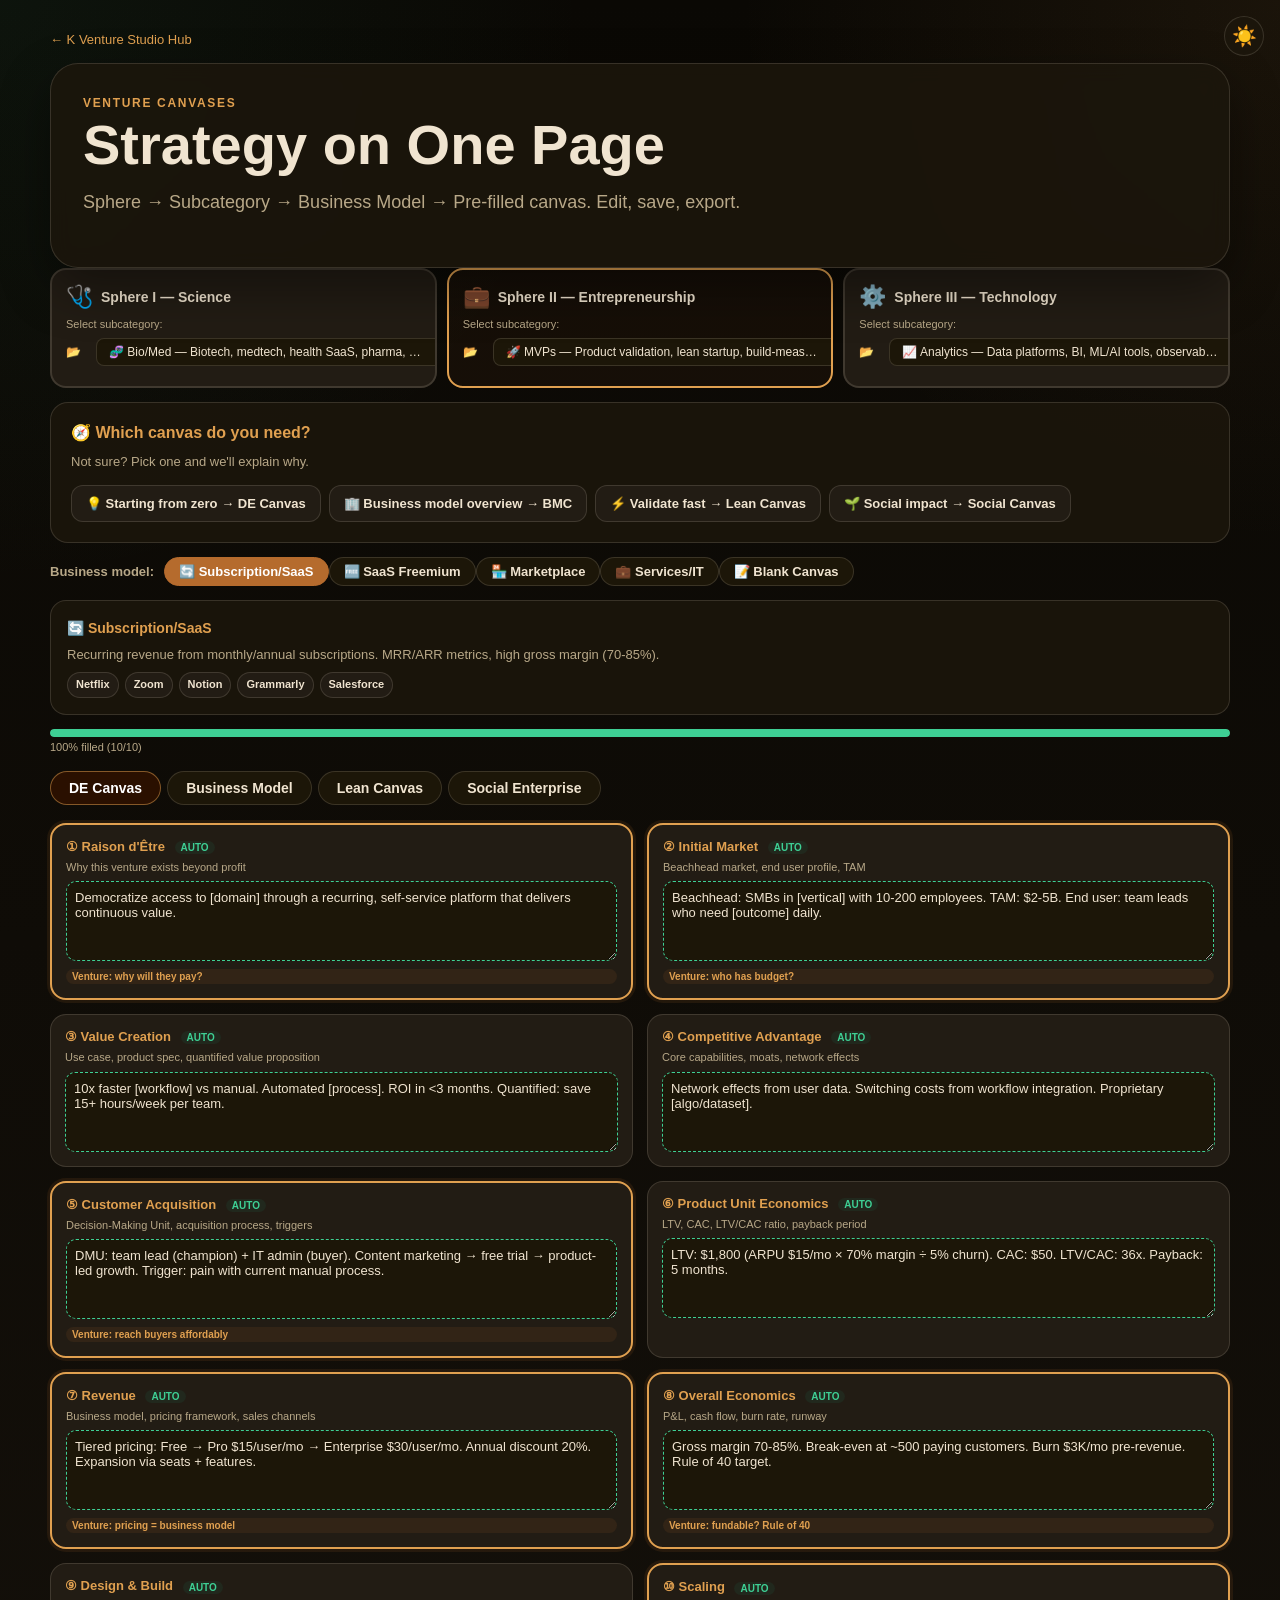
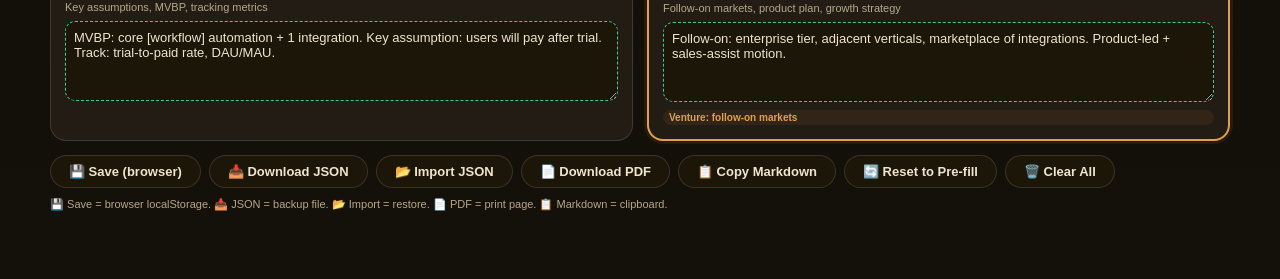
==== commit 6e778257: "fix: default dark theme across all pages, fix sphere card select overflow" ====
--- a/canvas.html
+++ b/canvas.html
@@ -40,7 +40,7 @@
     [data-theme="dark"] .lens-tag.technology{color:#60a5fa}
     /* Sphere cards with subcategory dropdowns */
     .sphere-nav{display:flex;gap:10px;flex-wrap:wrap;margin-bottom:14px}
-    .sphere-card-wrap{border:2px solid var(--line);border-radius:16px;padding:14px;flex:1;min-width:240px;cursor:pointer;transition:all .15s;background:var(--card-bg)}
+    .sphere-card-wrap{border:2px solid var(--line);border-radius:16px;padding:14px;flex:1;min-width:240px;cursor:pointer;transition:all .15s;background:var(--card-bg);overflow:hidden}
     .sphere-card-wrap:hover{border-color:var(--accent)}
     .sphere-card-wrap.active{border-color:var(--accent);background:rgba(181,107,45,.06)}
     .sphere-card-wrap .sc-header{display:flex;align-items:center;gap:8px;margin-bottom:8px}
@@ -49,7 +49,7 @@
     .sphere-card-wrap .sc-sub{font-size:11px;color:var(--muted);margin:0 0 8px}
     .subcat-row{display:flex;align-items:center;gap:6px;margin-bottom:6px}
     .subcat-row label{font-size:12px;font-weight:600;min-width:24px}
-    .subcat-row select{flex:1;padding:5px 8px;border:1px solid var(--line);border-radius:8px;font-size:12px;background:var(--input-bg);color:var(--ink);font-family:inherit}
+    .subcat-row select{flex:1;padding:5px 8px;border:1px solid var(--line);border-radius:8px;font-size:12px;background:var(--input-bg);color:var(--ink);font-family:inherit;max-width:100%;overflow:hidden;text-overflow:ellipsis;white-space:nowrap}
     .subcat-row select:focus{outline:none;border-color:var(--accent)}
     [data-theme="dark"] .subcat-row select{background:#1c1608;color:#f0e4d0}
     /* Business model pills */
@@ -87,7 +87,7 @@
 </head>
 <body>
   <button class="theme-toggle" id="themeToggle" aria-label="Toggle theme">🌙</button>
-  <script>var t=localStorage.getItem("theme")||"light";document.documentElement.setAttribute("data-theme",t);document.getElementById("themeToggle").textContent=t==="dark"?"☀️":"🌙";</script>
+  <script>var t=localStorage.getItem("theme")||"dark";document.documentElement.setAttribute("data-theme",t);document.getElementById("themeToggle").textContent=t==="dark"?"☀️":"🌙";</script>
   <main class="page">
     <div class="breadcrumb"><a href="./">← K Venture Studio Hub</a></div>
     <section class="hero">
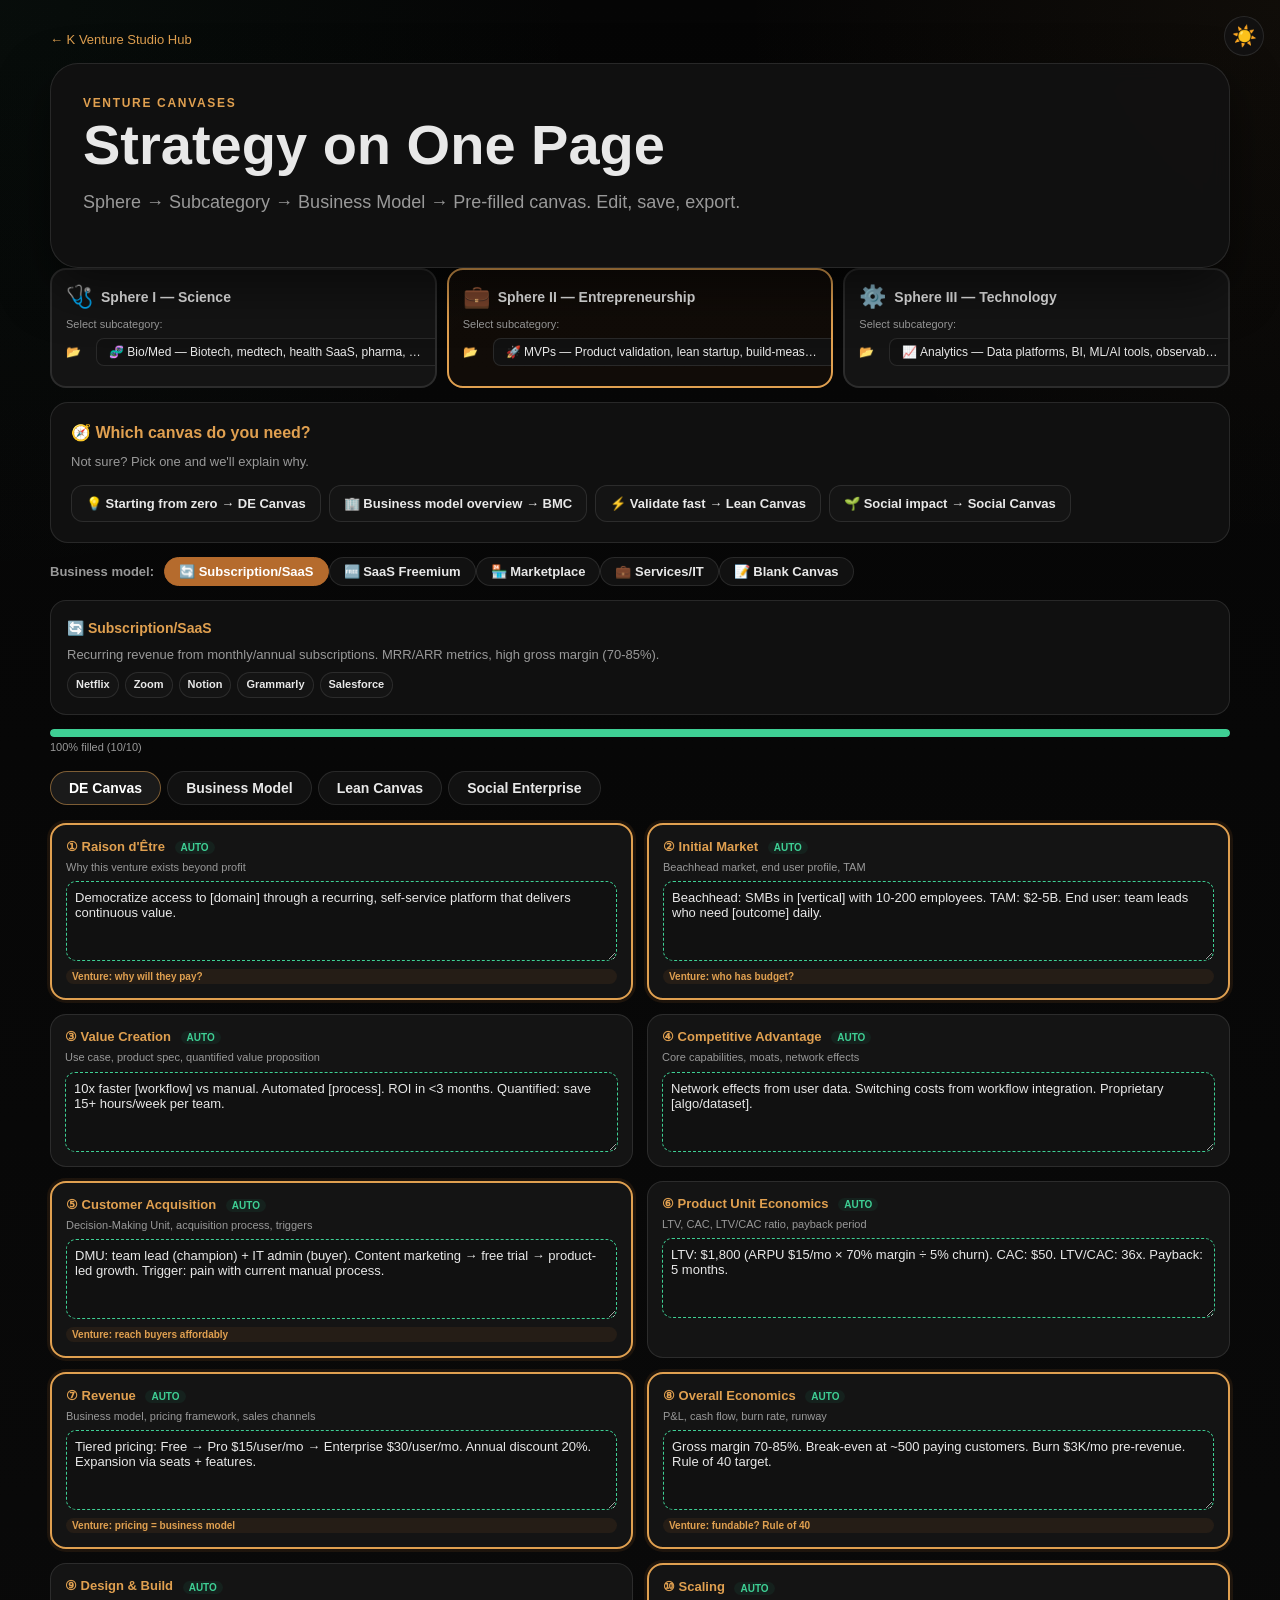
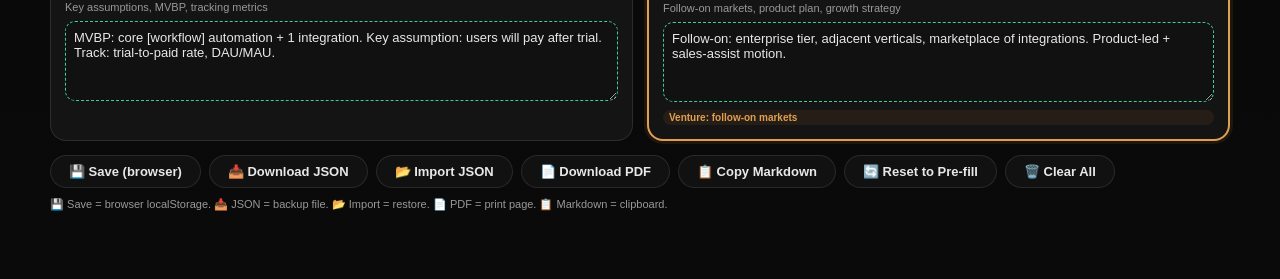
==== commit 40bf570d: "style: dark theme from brown to pure black, fix select overflow" ====
--- a/canvas.html
+++ b/canvas.html
@@ -14,8 +14,8 @@
     .tabbar button{border:1px solid var(--line);border-radius:999px;padding:8px 18px;font-size:14px;cursor:pointer;background:var(--input-bg);color:var(--ink);transition:all .15s;font-weight:600}
     .tabbar button:hover{background:var(--ink);color:#fff}
     .tabbar button.active{background:var(--ink);color:#fff;border-color:var(--ink)}
-    [data-theme="dark"] .tabbar button:hover{background:#2a1000;color:#fff;border-color:rgba(224,160,80,.5)}
-    [data-theme="dark"] .tabbar button.active{background:#2a1000;color:#fff;border-color:rgba(224,160,80,.5)}
+    [data-theme="dark"] .tabbar button:hover{background:#1a1a1a;color:#fff;border-color:rgba(224,160,80,.5)}
+    [data-theme="dark"] .tabbar button.active{background:#1a1a1a;color:#fff;border-color:rgba(224,160,80,.5)}
     .tab-panel{display:none;margin-top:18px}
     .tab-panel.active{display:block}
     .canvas-grid{display:grid;gap:14px}
@@ -28,7 +28,7 @@
     .canvas-box .hint{font-size:11px;color:var(--muted);line-height:1.4;margin:0}
     .canvas-box textarea{width:100%;min-height:80px;border:1px solid var(--line);border-radius:10px;padding:8px;font-size:13px;font-family:inherit;background:var(--input-bg);color:var(--ink);resize:vertical;transition:border-color .15s}
     .canvas-box textarea:focus{outline:none;border-color:var(--accent)}
-    [data-theme="dark"] .canvas-box textarea{background:#1c1608;color:#f0e4d0}
+    [data-theme="dark"] .canvas-box textarea{background:#111;color:#e8e8e8}
     .canvas-box.filled textarea{border-color:var(--science);border-style:dashed}
     .canvas-box.lens-hl{border:2px solid var(--accent);box-shadow:0 0 0 3px rgba(181,107,45,.12)}
     .canvas-box .lens-tag{font-size:10px;font-weight:700;padding:2px 6px;border-radius:999px;margin-top:2px;display:inline-block}
@@ -51,7 +51,7 @@
     .subcat-row label{font-size:12px;font-weight:600;min-width:24px}
     .subcat-row select{flex:1;padding:5px 8px;border:1px solid var(--line);border-radius:8px;font-size:12px;background:var(--input-bg);color:var(--ink);font-family:inherit;max-width:100%;overflow:hidden;text-overflow:ellipsis;white-space:nowrap}
     .subcat-row select:focus{outline:none;border-color:var(--accent)}
-    [data-theme="dark"] .subcat-row select{background:#1c1608;color:#f0e4d0}
+    [data-theme="dark"] .subcat-row select{background:#111;color:#e8e8e8}
     /* Business model pills */
     .biz-selector{display:flex;gap:6px;flex-wrap:wrap;margin:14px 0;align-items:center}
     .biz-selector strong{font-size:13px;color:var(--muted);margin-right:4px}
--- a/assets/css/venture-studio.css
+++ b/assets/css/venture-studio.css
@@ -14,21 +14,21 @@
   --card-bg:#fffdfa;
   --input-bg:#fff;
 }
-/* Dark theme */
+/* Dark theme — black */
 [data-theme="dark"]{
-  --bg:#14100a;
-  --panel:rgba(28,22,12,.88);
-  --ink:#f0e4d0;
-  --muted:#b8a888;
-  --line:rgba(232,220,200,.15);
+  --bg:#0a0a0a;
+  --panel:rgba(18,18,18,.92);
+  --ink:#e8e8e8;
+  --muted:#999;
+  --line:rgba(255,255,255,.1);
   --accent:#e0a050;
   --accent-2:#3ecf94;
   --science:#3ecf94;
   --entrepreneurship:#e0a050;
   --technology:#6ea8f0;
-  --shadow:0 20px 50px rgba(0,0,0,.4);
-  --card-bg:#221c14;
-  --input-bg:#1c1608;
+  --shadow:0 20px 50px rgba(0,0,0,.5);
+  --card-bg:#141414;
+  --input-bg:#111;
 }
 *{box-sizing:border-box}
 body{
@@ -43,9 +43,9 @@
 }
 [data-theme="dark"] body{
   background:
-    radial-gradient(circle at top left,rgba(62,207,148,.06),transparent 26%),
-    radial-gradient(circle at top right,rgba(224,160,80,.08),transparent 24%),
-    linear-gradient(180deg,#0a0804 0%,var(--bg) 100%);
+    radial-gradient(circle at top left,rgba(62,207,148,.04),transparent 26%),
+    radial-gradient(circle at top right,rgba(224,160,80,.05),transparent 24%),
+    linear-gradient(180deg,#050505 0%,var(--bg) 100%);
 }
 .page{width:min(1180px,calc(100vw - 32px));margin:0 auto;padding:32px 0 56px}
 .hero,.panel-section{background:var(--panel);backdrop-filter:blur(10px);border:1px solid var(--line);border-radius:28px;box-shadow:var(--shadow)}
@@ -184,10 +184,10 @@
 
 /* Dark mode form elements */
 [data-theme="dark"] select,[data-theme="dark"] input,[data-theme="dark"] textarea{
-  background:#221c14;color:#f0e4d0;border:1px solid var(--line);
-}
-[data-theme="dark"] select option{background:#221c14;color:#f0e4d0}
-[data-theme="dark"] .hero-links a:hover,[data-theme="dark"] .link-pill:hover,[data-theme="dark"] .card-actions button:hover,[data-theme="dark"] .card-actions a:hover,[data-theme="dark"] .mission-actions button:hover,[data-theme="dark"] .pill-button.active,[data-theme="dark"] .theme-toggle:hover{background:#2a1000;color:#fff;border-color:rgba(224,160,80,.5)}
+  background:#111;color:#e8e8e8;border:1px solid var(--line);
+}
+[data-theme="dark"] select option{background:#111;color:#e8e8e8}
+[data-theme="dark"] .hero-links a:hover,[data-theme="dark"] .link-pill:hover,[data-theme="dark"] .card-actions button:hover,[data-theme="dark"] .card-actions a:hover,[data-theme="dark"] .mission-actions button:hover,[data-theme="dark"] .pill-button.active,[data-theme="dark"] .theme-toggle:hover{background:#1a1a1a;color:#fff;border-color:rgba(224,160,80,.5)}
 
 /* Theme toggle */
 .theme-toggle{position:fixed;top:16px;right:16px;z-index:100;width:40px;height:40px;border-radius:50%;border:1px solid var(--line);background:var(--panel);color:var(--ink);font-size:20px;cursor:pointer;display:flex;align-items:center;justify-content:center;transition:all .2s;backdrop-filter:blur(8px)}
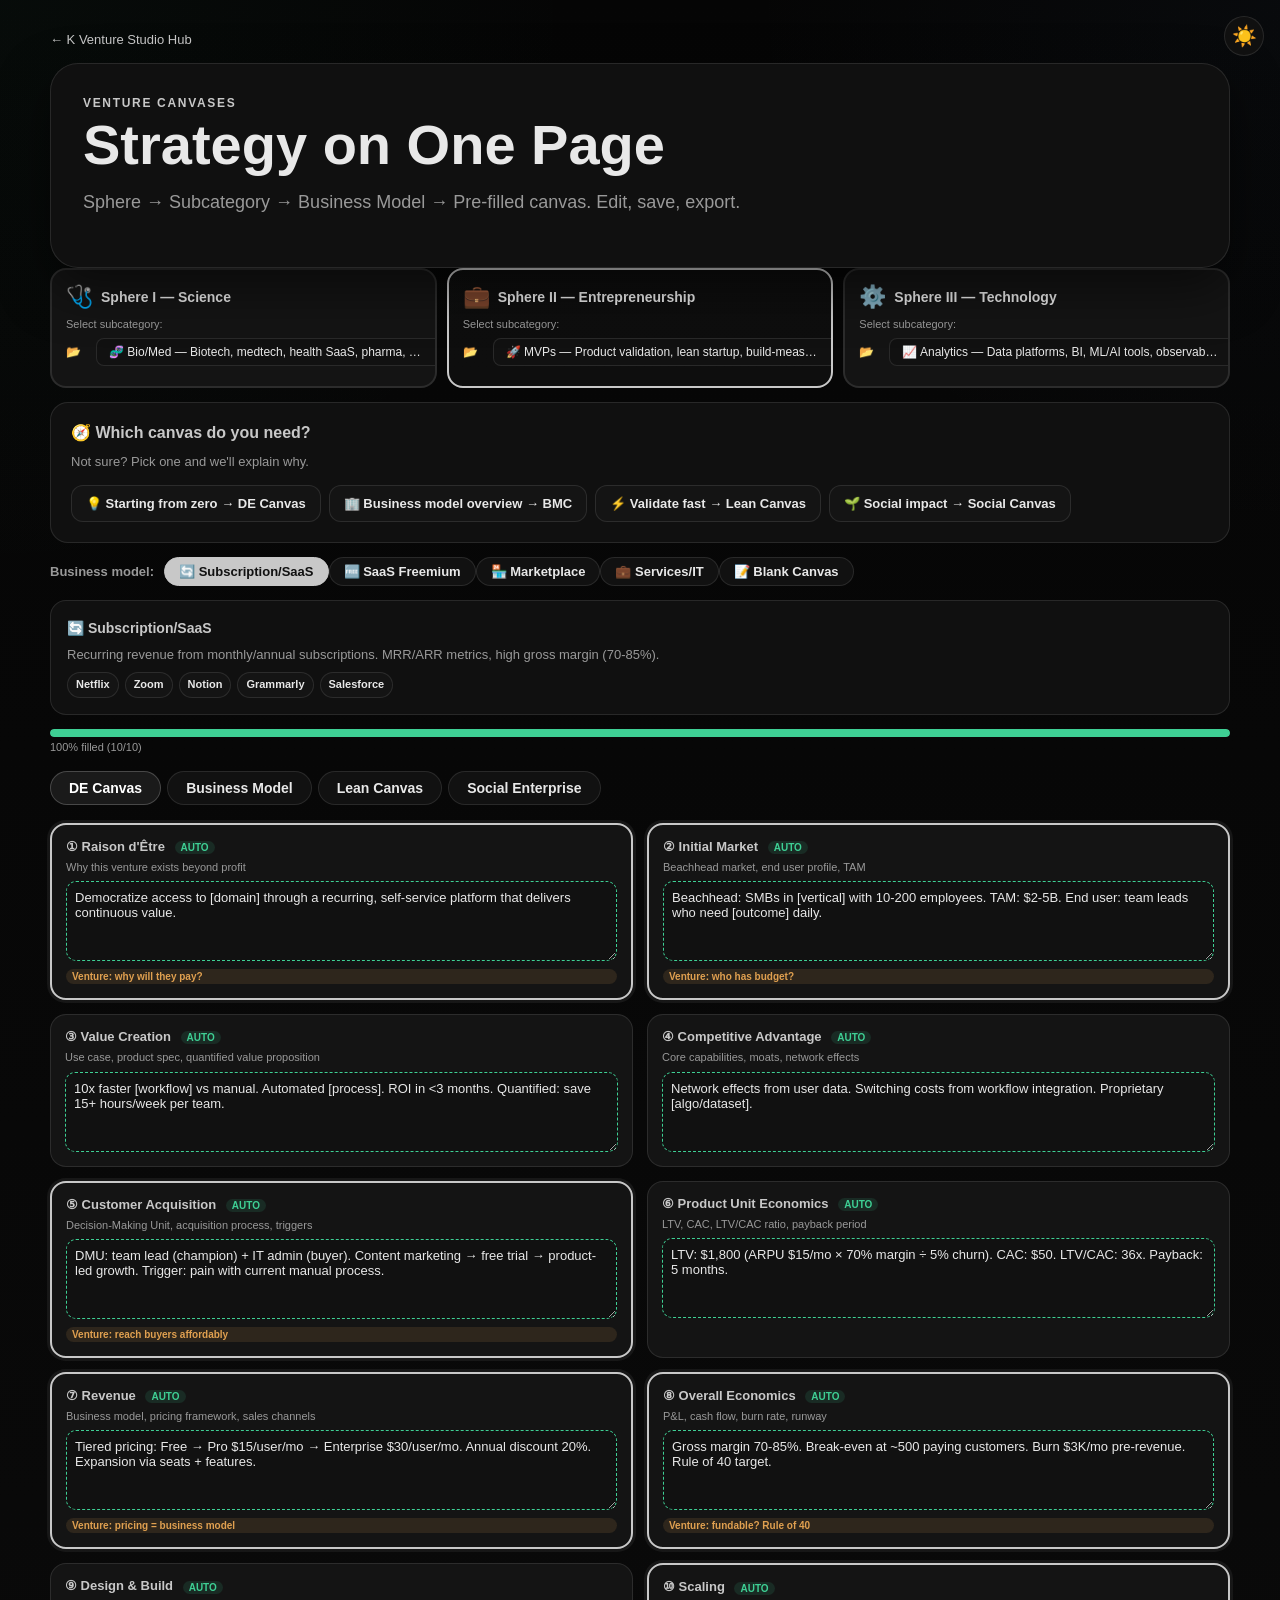
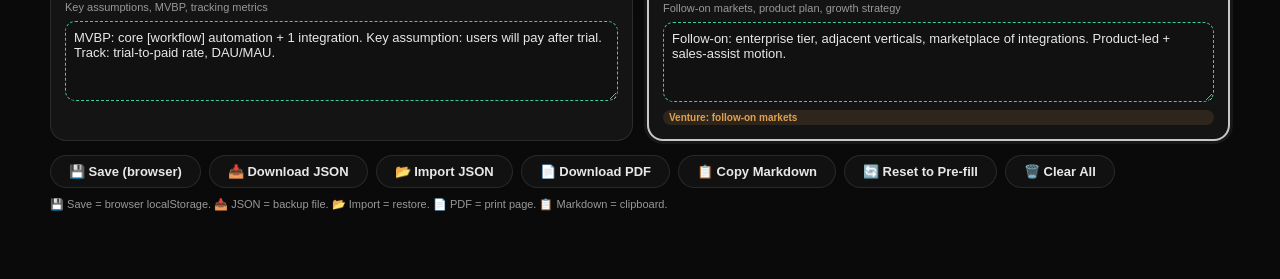
==== commit ea873e77: "style: full black theme - no brown/amber in UI chrome, neutral gray accent" ====
--- a/canvas.html
+++ b/canvas.html
@@ -14,8 +14,8 @@
     .tabbar button{border:1px solid var(--line);border-radius:999px;padding:8px 18px;font-size:14px;cursor:pointer;background:var(--input-bg);color:var(--ink);transition:all .15s;font-weight:600}
     .tabbar button:hover{background:var(--ink);color:#fff}
     .tabbar button.active{background:var(--ink);color:#fff;border-color:var(--ink)}
-    [data-theme="dark"] .tabbar button:hover{background:#1a1a1a;color:#fff;border-color:rgba(224,160,80,.5)}
-    [data-theme="dark"] .tabbar button.active{background:#1a1a1a;color:#fff;border-color:rgba(224,160,80,.5)}
+    [data-theme="dark"] .tabbar button:hover{background:#1a1a1a;color:#fff;border-color:rgba(255,255,255,.2)}
+    [data-theme="dark"] .tabbar button.active{background:#1a1a1a;color:#fff;border-color:rgba(255,255,255,.2)}
     .tab-panel{display:none;margin-top:18px}
     .tab-panel.active{display:block}
     .canvas-grid{display:grid;gap:14px}
@@ -30,11 +30,11 @@
     .canvas-box textarea:focus{outline:none;border-color:var(--accent)}
     [data-theme="dark"] .canvas-box textarea{background:#111;color:#e8e8e8}
     .canvas-box.filled textarea{border-color:var(--science);border-style:dashed}
-    .canvas-box.lens-hl{border:2px solid var(--accent);box-shadow:0 0 0 3px rgba(181,107,45,.12)}
+    .canvas-box.lens-hl{border:2px solid var(--accent);box-shadow:0 0 0 3px rgba(255,255,255,.06)}
     .canvas-box .lens-tag{font-size:10px;font-weight:700;padding:2px 6px;border-radius:999px;margin-top:2px;display:inline-block}
-    .lens-tag.science{background:rgba(30,122,94,.1);color:var(--science)}
-    .lens-tag.entrepreneurship{background:rgba(181,107,45,.1);color:var(--entrepreneurship)}
-    .lens-tag.technology{background:rgba(59,130,246,.1);color:#3b82f6}
+    .lens-tag.science{background:rgba(62,207,148,.12);color:var(--science)}
+    .lens-tag.entrepreneurship{background:rgba(224,160,80,.12);color:var(--entrepreneurship)}
+    .lens-tag.technology{background:rgba(110,168,240,.12);color:var(--technology)}
     [data-theme="dark"] .lens-tag.science{color:#3ecf94}
     [data-theme="dark"] .lens-tag.entrepreneurship{color:#e0a050}
     [data-theme="dark"] .lens-tag.technology{color:#60a5fa}
@@ -42,7 +42,7 @@
     .sphere-nav{display:flex;gap:10px;flex-wrap:wrap;margin-bottom:14px}
     .sphere-card-wrap{border:2px solid var(--line);border-radius:16px;padding:14px;flex:1;min-width:240px;cursor:pointer;transition:all .15s;background:var(--card-bg);overflow:hidden}
     .sphere-card-wrap:hover{border-color:var(--accent)}
-    .sphere-card-wrap.active{border-color:var(--accent);background:rgba(181,107,45,.06)}
+    .sphere-card-wrap.active{border-color:var(--accent);background:rgba(255,255,255,.03)}
     .sphere-card-wrap .sc-header{display:flex;align-items:center;gap:8px;margin-bottom:8px}
     .sphere-card-wrap .sc-icon{font-size:22px}
     .sphere-card-wrap .sc-title{font-weight:700;font-size:14px}
@@ -57,23 +57,23 @@
     .biz-selector strong{font-size:13px;color:var(--muted);margin-right:4px}
     .biz-btn{border:1px solid var(--line);border-radius:999px;padding:6px 14px;font-size:13px;cursor:pointer;background:var(--input-bg);color:var(--ink);transition:all .15s;font-weight:600}
     .biz-btn:hover{background:var(--ink);color:#fff}
-    .biz-btn.active{background:var(--accent);color:#fff;border-color:var(--accent)}
+    .biz-btn.active{background:var(--accent);color:#111;border-color:var(--accent)}
     .biz-btn.disabled{opacity:.35;cursor:not-allowed;pointer-events:none}
-    [data-theme="dark"] .biz-btn.active{background:#b56b2d;color:#fff;border-color:#b56b2d}
+    [data-theme="dark"] .biz-btn.active{background:#c8c8c8;color:#111;border-color:#c8c8c8}
     .model-info{background:var(--panel);border:1px solid var(--line);border-radius:16px;padding:16px;margin-bottom:14px;font-size:13px;line-height:1.6}
     .model-info h4{margin:0 0 6px;font-size:14px;color:var(--accent)}
     .model-info p{margin:0;color:var(--muted)}
     .model-info .examples{margin-top:6px;display:flex;gap:6px;flex-wrap:wrap}
     .model-info .chip{font-size:11px;padding:3px 8px;border-radius:999px;background:var(--card-bg);border:1px solid var(--line);color:var(--ink)}
-    .prefill-badge{display:inline-block;font-size:10px;font-weight:700;padding:1px 6px;border-radius:999px;background:rgba(30,122,94,.12);color:var(--science);margin-left:6px;vertical-align:middle}
+    .prefill-badge{display:inline-block;font-size:10px;font-weight:700;padding:1px 6px;border-radius:999px;background:rgba(62,207,148,.12);color:var(--science);margin-left:6px;vertical-align:middle}
     [data-theme="dark"] .prefill-badge{color:#3ecf94}
     .wizard-card{background:var(--panel);border:1px solid var(--line);border-radius:18px;padding:20px;margin-bottom:14px}
     .wizard-card h3{margin:0 0 10px;font-size:16px;color:var(--accent)}
     .wizard-card p{margin:0 0 12px;font-size:13px;color:var(--muted);line-height:1.6}
     .wizard-options{display:flex;gap:8px;flex-wrap:wrap}
     .wizard-opt{border:1px solid var(--line);border-radius:12px;padding:10px 14px;font-size:13px;cursor:pointer;background:var(--card-bg);color:var(--ink);transition:all .15s;font-weight:600}
-    .wizard-opt:hover{border-color:var(--accent);background:rgba(181,107,45,.06)}
-    .wizard-opt.chosen{border-color:var(--accent);background:rgba(181,107,45,.1);color:var(--accent)}
+    .wizard-opt:hover{border-color:var(--accent);background:rgba(255,255,255,.03)}
+    .wizard-opt.chosen{border-color:var(--accent);background:rgba(255,255,255,.05);color:var(--accent)}
     .progress-bar-wrap{background:var(--line);border-radius:999px;height:8px;margin:10px 0 0;overflow:hidden}
     .progress-bar-fill{height:100%;border-radius:999px;background:var(--science);transition:width .3s}
     .progress-label{font-size:11px;color:var(--muted);margin-top:4px}
--- a/assets/css/venture-studio.css
+++ b/assets/css/venture-studio.css
@@ -21,7 +21,7 @@
   --ink:#e8e8e8;
   --muted:#999;
   --line:rgba(255,255,255,.1);
-  --accent:#e0a050;
+  --accent:#c8c8c8;
   --accent-2:#3ecf94;
   --science:#3ecf94;
   --entrepreneurship:#e0a050;
@@ -43,8 +43,8 @@
 }
 [data-theme="dark"] body{
   background:
-    radial-gradient(circle at top left,rgba(62,207,148,.04),transparent 26%),
-    radial-gradient(circle at top right,rgba(224,160,80,.05),transparent 24%),
+    radial-gradient(circle at top left,rgba(62,207,148,.03),transparent 26%),
+    radial-gradient(circle at top right,rgba(110,168,240,.03),transparent 24%),
     linear-gradient(180deg,#050505 0%,var(--bg) 100%);
 }
 .page{width:min(1180px,calc(100vw - 32px));margin:0 auto;padding:32px 0 56px}
@@ -187,7 +187,7 @@
   background:#111;color:#e8e8e8;border:1px solid var(--line);
 }
 [data-theme="dark"] select option{background:#111;color:#e8e8e8}
-[data-theme="dark"] .hero-links a:hover,[data-theme="dark"] .link-pill:hover,[data-theme="dark"] .card-actions button:hover,[data-theme="dark"] .card-actions a:hover,[data-theme="dark"] .mission-actions button:hover,[data-theme="dark"] .pill-button.active,[data-theme="dark"] .theme-toggle:hover{background:#1a1a1a;color:#fff;border-color:rgba(224,160,80,.5)}
+[data-theme="dark"] .hero-links a:hover,[data-theme="dark"] .link-pill:hover,[data-theme="dark"] .card-actions button:hover,[data-theme="dark"] .card-actions a:hover,[data-theme="dark"] .mission-actions button:hover,[data-theme="dark"] .pill-button.active,[data-theme="dark"] .theme-toggle:hover{background:#1a1a1a;color:#fff;border-color:rgba(255,255,255,.2)}
 
 /* Theme toggle */
 .theme-toggle{position:fixed;top:16px;right:16px;z-index:100;width:40px;height:40px;border-radius:50%;border:1px solid var(--line);background:var(--panel);color:var(--ink);font-size:20px;cursor:pointer;display:flex;align-items:center;justify-content:center;transition:all .2s;backdrop-filter:blur(8px)}
